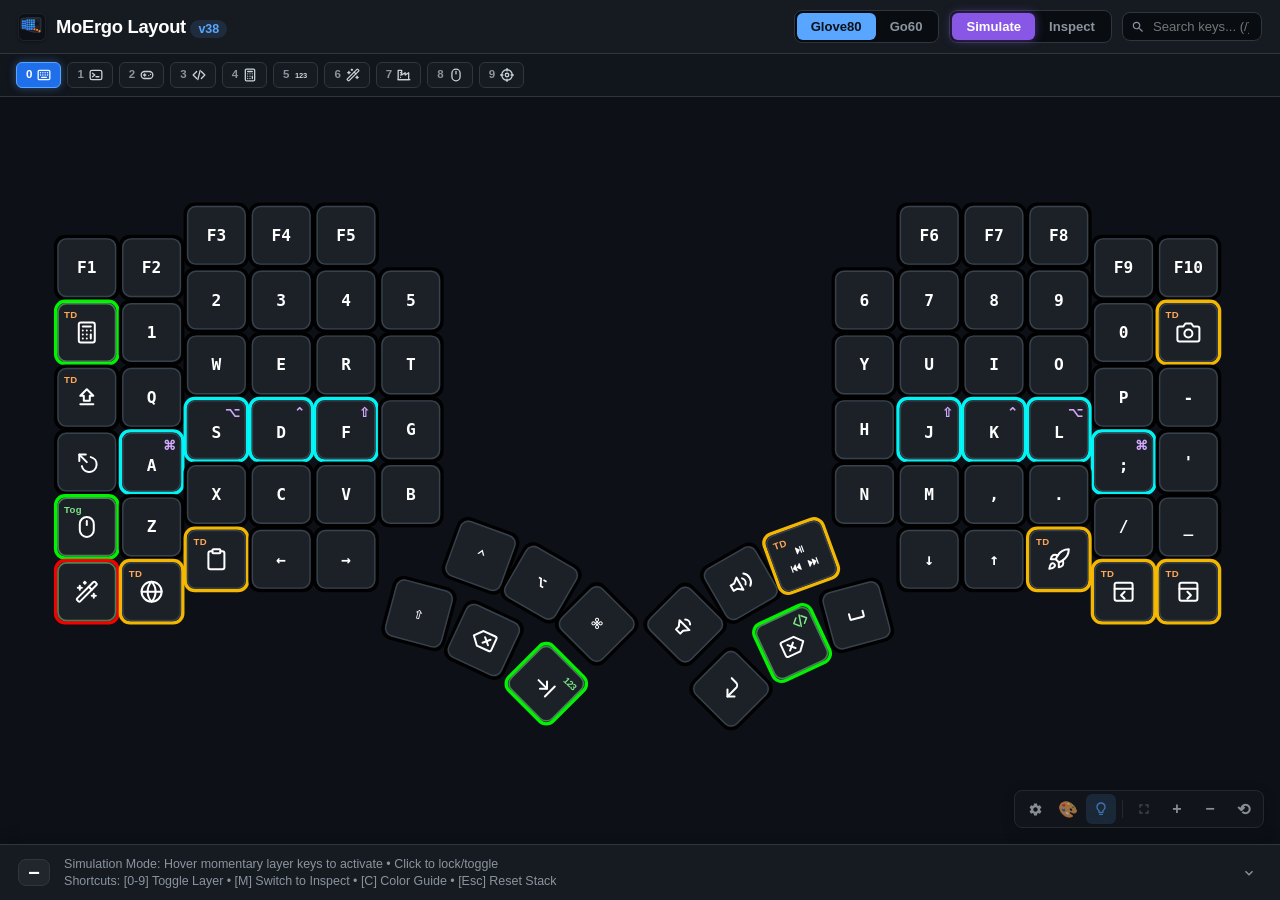
==== viewer/index.html @ 04b68864 "Fix viewer Simulate mode RGB fall-through to mirror firmware top-layer behavior" ====
<!DOCTYPE html>
<html lang="en">
<head>
  <meta charset="UTF-8">
  <meta name="viewport" content="width=device-width, initial-scale=1.0, maximum-scale=2.0, viewport-fit=cover">
  <title>MoErgo Layout Visualizer</title>
  <meta name="description" content="Interactive layout visualizer and simulator for MoErgo Glove80 and Go60 keyboards">
  <meta name="theme-color" content="#161b22">
  <meta name="mobile-web-app-capable" content="yes">
  <meta name="apple-mobile-web-app-capable" content="yes">
  <meta name="apple-mobile-web-app-status-bar-style" content="black-translucent">
  <meta name="apple-mobile-web-app-title" content="MoErgo Layout">
  <link rel="icon" type="image/svg+xml" href="favicon.svg">
  <link rel="icon" type="image/png" sizes="192x192" href="icon-192.png">
  <link rel="apple-touch-icon" href="icon-192.png">
  <link rel="manifest" href="manifest.json">
  <style>
    :root {
      --bg: #0d1117;
      --surface: #161b22;
      --surface-border: #30363d;
      --text: #c9d1d9;
      --text-bright: #ffffff;
      --text-muted: #8b949e;
      --accent: #58a6ff;
      --key-bg: #1c2128;
      --key-border: #38424d;
      --key-hover: #262e38;
      --key-active: #313d4c;
      --badge-mod: #d2a8ff;
      --badge-layer: #7ee787;
      --badge-td: #ffa657;
      --badge-tog: #7ee787;
      --badge-to: #58a6ff;
      --badge-sys: #ff7b72;
      --badge-mouse: #79c0ff;
    }

    * { box-sizing: border-box; margin: 0; padding: 0; }
    html, body {
      height: 100%;
      height: 100dvh;
      overflow: hidden;
    }
    body {
      font-family: -apple-system, BlinkMacSystemFont, "Segoe UI", Roboto, Helvetica, Arial, sans-serif;
      background-color: var(--bg);
      color: var(--text);
      display: flex;
      flex-direction: column;
      user-select: none;
      -webkit-user-select: none;
      padding-top: env(safe-area-inset-top, 0px);
      padding-right: env(safe-area-inset-right, 0px);
      padding-bottom: env(safe-area-inset-bottom, 0px);
      padding-left: env(safe-area-inset-left, 0px);
    }

    header {
      background: var(--surface);
      border-bottom: 1px solid var(--surface-border);
      padding: 10px 18px;
      display: flex;
      flex-wrap: wrap;
      align-items: center;
      justify-content: space-between;
      gap: 12px;
      position: sticky;
      top: 0;
      z-index: 100;
      flex-shrink: 0;
    }

    .brand {
      display: flex;
      align-items: center;
      gap: 10px;
      cursor: pointer;
      user-select: none;
      border-radius: 8px;
      padding: 3px 6px;
      margin: -3px -6px;
      transition: background 0.15s ease, opacity 0.15s ease;
    }
    .brand:hover {
      background: rgba(255, 255, 255, 0.06);
    }
    .brand:hover .brand-icon {
      transform: scale(1.05);
    }
    .brand:active {
      opacity: 0.75;
    }
    .brand-icon {
      width: 28px;
      height: 28px;
      border-radius: 6px;
      flex-shrink: 0;
      box-shadow: 0 1px 3px rgba(0, 0, 0, 0.35);
      transition: transform 0.25s ease;
    }
    .brand-icon.refreshing {
      animation: spin-logo 0.8s cubic-bezier(0.4, 0, 0.2, 1) infinite !important;
    }
    @keyframes spin-logo {
      0% { transform: rotate(0deg); }
      100% { transform: rotate(360deg); }
    }
    .brand-title {
      font-size: 1.15rem;
      font-weight: 700;
      color: var(--text-bright);
      letter-spacing: -0.3px;
    }
    .brand-sub {
      font-size: 0.78rem;
      color: var(--accent);
      background: rgba(88, 166, 255, 0.12);
      padding: 2px 8px;
      border-radius: 12px;
      font-weight: 600;
    }
    .brand-sub:empty {
      display: none;
    }

    .controls {
      display: flex;
      align-items: center;
      gap: 10px;
      flex-wrap: wrap;
    }

    .btn-group {
      display: inline-flex;
      background: #090d12;
      border-radius: 8px;
      padding: 2px;
      border: 1px solid var(--surface-border);
    }
    .btn {
      background: transparent;
      border: none;
      color: var(--text-muted);
      padding: 6px 14px;
      font-size: 0.82rem;
      font-weight: 600;
      border-radius: 6px;
      cursor: pointer;
      transition: all 0.15s ease;
    }
    .btn:hover {
      color: var(--text-bright);
    }
    .btn.active {
      background: var(--accent);
      color: #0d1117;
      font-weight: 700;
      box-shadow: 0 1px 3px rgba(0,0,0,0.3);
    }
    .btn-sim.active {
      background: #8957e5 !important;
      color: #ffffff !important;
      box-shadow: 0 0 10px rgba(137, 87, 229, 0.5) !important;
    }

    .back-layer-btn {
      background: #238636;
      border: 1px solid #2ea043;
      color: #ffffff;
      padding: 5px 12px;
      font-size: 0.8rem;
      font-weight: 700;
      border-radius: 6px;
      cursor: pointer;
      display: none;
      align-items: center;
      gap: 5px;
      animation: fadeIn 0.15s ease-in;
    }
    .back-layer-btn:hover {
      background: #2ea043;
    }
    @keyframes fadeIn {
      from { opacity: 0; transform: translateY(-3px); }
      to { opacity: 1; transform: translateY(0); }
    }

    .search-box {
      position: relative;
      display: flex;
      align-items: center;
    }
    .search-box input {
      background: #090d12;
      border: 1px solid var(--surface-border);
      color: var(--text-bright);
      padding: 6px 12px 6px 30px;
      border-radius: 8px;
      font-size: 0.82rem;
      outline: none;
      width: 140px;
      transition: width 0.2s, border-color 0.2s;
    }
    .search-box input:focus {
      width: 180px;
      border-color: var(--accent);
    }
    .search-icon {
      position: absolute;
      left: 9px;
      width: 14px;
      height: 14px;
      fill: var(--text-muted);
      pointer-events: none;
    }

    .layer-bar {
      background: #11151c;
      border-bottom: 1px solid var(--surface-border);
      padding: 8px 16px;
      display: flex;
      flex-wrap: nowrap !important;
      gap: 6px;
      overflow-x: auto;
      scrollbar-width: thin;
      scrollbar-color: var(--surface-border) transparent;
      flex-shrink: 0;
      -webkit-overflow-scrolling: touch;
    }
    .layer-bar::-webkit-scrollbar {
      height: 4px;
    }
    .layer-bar::-webkit-scrollbar-track {
      background: transparent;
    }
    .layer-bar::-webkit-scrollbar-thumb {
      background: var(--surface-border);
      border-radius: 2px;
    }
    .layer-btn {
      background: var(--surface);
      border: 1px solid var(--surface-border);
      color: var(--text);
      padding: 5px 9px;
      border-radius: 6px;
      font-size: 0.8rem;
      font-weight: 600;
      cursor: pointer;
      white-space: nowrap;
      transition: all 0.12s ease;
      display: flex;
      align-items: center;
      gap: 5px;
      flex-shrink: 0;
    }
    .layer-btn .idx {
      font-size: 0.72rem;
      font-weight: 700;
      color: var(--text-muted);
      line-height: 1;
    }
    .layer-btn .layer-icon {
      width: 14px;
      height: 14px;
      stroke: currentColor;
      fill: none;
      stroke-width: 2.2;
      stroke-linecap: round;
      stroke-linejoin: round;
      flex-shrink: 0;
      vertical-align: middle;
    }
    .layer-btn .layer-icon text {
      fill: currentColor;
      stroke: none;
    }
    .layer-btn:hover {
      background: #21262d;
      color: var(--text-bright);
    }
    .layer-btn:hover .idx {
      color: var(--text);
    }
    .layer-btn.active {
      background: #1f6feb;
      border-color: #58a6ff;
      color: #ffffff;
    }
    .layer-btn.active .idx {
      color: #ffffff;
    }
    .layer-btn.preview-active {
      background: #238636 !important;
      border-color: #7ee787 !important;
      color: #ffffff !important;
      box-shadow: 0 0 10px rgba(126, 231, 135, 0.6);
    }
    .layer-btn.target-pulse {
      border-color: #7ee787 !important;
      box-shadow: 0 0 8px rgba(126, 231, 135, 0.5);
    }
    .layer-btn.sim-active {
      background: #1f6feb !important;
      border-color: #58a6ff !important;
      color: #ffffff !important;
      box-shadow: 0 0 8px rgba(88, 166, 255, 0.4);
    }
    .layer-btn.sim-active .idx {
      color: #ffffff;
    }
    .layer-btn.sim-momentary {
      background: #9e6a03 !important;
      border-color: #d29922 !important;
      color: #ffffff !important;
      box-shadow: 0 0 12px rgba(210, 153, 34, 0.7);
      animation: tab-pulse 0.6s infinite alternate;
    }
    .preview-banner {
      position: absolute;
      top: 10px;
      left: 50%;
      transform: translateX(-50%);
      background: rgba(35, 134, 54, 0.9);
      backdrop-filter: blur(6px);
      border: 1px solid #7ee787;
      color: #ffffff;
      padding: 4px 14px;
      border-radius: 20px;
      font-size: 0.78rem;
      font-weight: 700;
      display: none;
      align-items: center;
      gap: 6px;
      z-index: 60;
      box-shadow: 0 4px 12px rgba(0,0,0,0.4);
      pointer-events: none;
    }

    .sim-reset-tab-btn {
      background: #21262d;
      border: 1px solid var(--surface-border);
      color: #d2a8ff;
      padding: 5px 12px;
      border-radius: 6px;
      font-size: 0.76rem;
      font-weight: 700;
      cursor: pointer;
      margin-left: auto;
      transition: all 0.15s ease;
      white-space: nowrap;
      display: inline-flex;
      align-items: center;
      gap: 5px;
      flex-shrink: 0;
    }
    .sim-reset-tab-btn:hover {
      color: #fff;
      background: #8957e5;
      border-color: #a371f7;
    }

    .layer-tooltip {
      position: fixed;
      z-index: 2000;
      pointer-events: none;
      background: #1c2128;
      color: #f0f6fc;
      border: 1px solid var(--surface-border);
      border-radius: 6px;
      padding: 4px 8px;
      font-size: 0.72rem;
      font-weight: 600;
      box-shadow: 0 4px 12px rgba(0, 0, 0, 0.5);
      white-space: nowrap;
      display: none;
      line-height: 1.2;
    }

    .key-group.has-layer-link .key-cap {
      stroke: rgba(126, 231, 135, 0.5);
      stroke-width: 1.4;
    }
    .key-group.has-layer-link:hover .key-cap {
      stroke: var(--badge-layer) !important;
      stroke-width: 2px !important;
      filter: drop-shadow(0 0 6px rgba(126, 231, 135, 0.5));
    }

    main {
      flex: 1;
      min-height: 0;
      display: flex;
      flex-direction: column;
      align-items: center;
      justify-content: center;
      padding: 8px 10px;
      position: relative;
      overflow: hidden;
    }

    .viewport-container {
      width: 100%;
      height: 100%;
      max-width: 1200px;
      display: flex;
      justify-content: center;
      align-items: center;
      position: relative;
      touch-action: none;
      user-select: none;
      -webkit-user-select: none;
    }
    .viewport-container.is-zoomed {
      cursor: grab;
    }
    .viewport-container.is-zoomed.is-panning {
      cursor: grabbing;
    }

    svg#keyboard-svg {
      width: 100%;
      height: 100%;
      max-height: 100%;
      display: block;
      overflow: visible;
      transform-origin: center center;
      touch-action: none;
    }

    .key-group {
      cursor: pointer;
      transition: filter 0.1s ease;
    }
    .key-group:hover {
      filter: brightness(1.25);
    }
    .key-cap {
      fill: var(--key-bg);
      stroke: var(--key-border);
      stroke-width: 1.2;
      rx: 7;
      ry: 7;
      transition: all 0.12s ease;
    }
    .key-cap.trans {
      opacity: 0.45;
      stroke-dasharray: 2, 2;
    }
    .key-cap.pass-through {
      opacity: 0.7;
      stroke-dasharray: 2.5, 2.5;
      fill: #141920;
    }
    .key-cap.none {
      opacity: 0.2;
    }
    .key-group:hover .key-cap {
      stroke: var(--accent);
      stroke-width: 1.8;
    }
    .key-group:active .key-cap {
      filter: brightness(1.35);
      stroke: var(--accent);
    }
    .key-group.matched .key-cap {
      stroke: #f0883e !important;
      stroke-width: 2.5 !important;
      fill: #3b281c !important;
      filter: drop-shadow(0 0 8px #f0883e);
    }
    .key-group.has-layer-link:hover .key-cap {
      stroke: var(--badge-layer) !important;
      stroke-width: 2px !important;
    }

    .key-group.is-pass-through .key-text-primary {
      fill: #8b949e !important;
      font-style: italic;
    }
    .key-group.is-pass-through .key-text-sec {
      fill: #8b949e !important;
      opacity: 0.7;
    }

    .key-glow {
      rx: 8;
      ry: 8;
      fill: none;
      stroke-width: 2.8;
      opacity: 0;
      transition: opacity 0.8s ease;
      pointer-events: none;
    }
    .rgb-mode .key-glow {
      opacity: 0.95;
    }
    .rgb-mode.rgb-faded .key-glow {
      opacity: 0 !important;
    }

    .key-text-primary {
      fill: var(--text-bright);
      text-anchor: middle;
      dominant-baseline: central;
      pointer-events: none;
      font-family: ui-monospace, SFMono-Regular, Menlo, Monaco, Consolas, monospace;
    }
    .key-icon {
      color: var(--text-bright);
      pointer-events: none;
      overflow: visible;
      transition: color 0.15s ease;
    }
    .key-icon text {
      fill: currentColor;
      stroke: none;
    }
    .key-group:hover .key-icon {
      color: #ffffff;
    }
    .key-group.is-pass-through .key-icon {
      color: #8b949e;
      opacity: 0.82;
    }
    .key-group:active .key-icon {
      color: var(--accent);
    }
    .key-text-sec {
      fill: var(--badge-mod);
      font-size: 10.5px;
      font-weight: 700;
      text-anchor: end;
      dominant-baseline: text-before-edge;
      pointer-events: none;
    }
    .key-text-layer-link {
      fill: var(--badge-layer);
      font-weight: 800;
      text-anchor: end;
      dominant-baseline: text-before-edge;
      pointer-events: none;
      letter-spacing: -0.2px;
    }
    .key-sec-icon {
      pointer-events: none;
    }
    .key-sec-layer-link {
      color: var(--badge-layer);
    }
    .key-badge {
      font-size: 8px;
      font-weight: 800;
      letter-spacing: 0.3px;
      text-anchor: start;
      dominant-baseline: text-before-edge;
      pointer-events: none;
    }
    .badge-td { fill: var(--badge-td); }
    .badge-tog { fill: var(--badge-tog); }
    .badge-to { fill: var(--badge-to); }
    .badge-layer { fill: var(--badge-layer); }
    .badge-sys { fill: var(--badge-sys); }
    .badge-mouse { fill: var(--badge-mouse); }
    .badge-lt { fill: var(--badge-layer); }

    .trans-watermark {
      fill: #6e7681;
      font-size: 8px;
      font-weight: 700;
      pointer-events: none;
      text-anchor: start;
      dominant-baseline: text-before-edge;
    }

    .drawer {
      background: var(--surface);
      border-top: 1px solid var(--surface-border);
      padding: 8px 18px;
      width: 100%;
      height: 56px;
      min-height: 56px;
      max-height: 56px;
      flex-shrink: 0;
      display: flex;
      align-items: center;
      gap: 14px;
      box-shadow: 0 -4px 12px rgba(0,0,0,0.25);
      box-sizing: border-box;
      overflow: hidden;
      transition: height 0.18s ease, min-height 0.18s ease, max-height 0.18s ease, padding 0.18s ease;
    }
    .drawer.collapsed {
      height: 28px;
      min-height: 28px;
      max-height: 28px;
      padding: 2px 14px;
    }
    .drawer.collapsed #insp-detail {
      display: none;
    }
    .drawer.collapsed .key-pill {
      padding: 1px 6px;
    }
    .drawer.collapsed .key-pill-label {
      font-size: 0.85rem;
    }
    .drawer.collapsed .insp-key-icon {
      width: 14px;
      height: 14px;
    }
    .drawer.collapsed .key-meta {
      font-size: 0.74rem;
      line-height: 1.2;
    }
    .drawer-toggle-btn {
      background: transparent;
      border: 1px solid transparent;
      color: var(--text-muted);
      width: 26px;
      height: 26px;
      display: flex;
      align-items: center;
      justify-content: center;
      border-radius: 4px;
      cursor: pointer;
      flex-shrink: 0;
      margin-left: auto;
      transition: all 0.15s ease;
    }
    .drawer-toggle-btn:hover {
      background: #21262d;
      color: var(--text-bright);
      border-color: var(--surface-border);
    }
    .drawer.collapsed .drawer-toggle-icon {
      transform: rotate(180deg);
    }

    .inspector {
      display: flex;
      align-items: center;
      gap: 14px;
      flex: 1;
      min-width: 0;
      flex-wrap: nowrap;
      overflow: hidden;
    }
    .key-pill {
      background: #21262d;
      border: 1px solid var(--surface-border);
      border-radius: 8px;
      padding: 4px 10px;
      display: flex;
      align-items: center;
      gap: 8px;
      flex-shrink: 0;
    }
    .key-pill-label {
      font-size: 1.05rem;
      font-weight: 800;
      color: var(--text-bright);
      font-family: ui-monospace, SFMono-Regular, monospace;
      display: inline-flex;
      align-items: center;
      line-height: 1;
    }
    .insp-pill-content {
      display: inline-flex;
      align-items: center;
      gap: 7px;
    }
    .insp-key-icon {
      width: 18px;
      height: 18px;
      display: inline-block;
      flex-shrink: 0;
      color: var(--text-bright);
      stroke: currentColor;
      vertical-align: middle;
    }
    .insp-pill-text {
      display: inline-block;
    }
    .key-meta {
      font-size: 0.78rem;
      color: var(--text-muted);
      line-height: 1.35;
      min-width: 0;
      flex: 1;
      overflow: hidden;
    }
    .key-meta strong {
      color: var(--text-bright);
    }
    #insp-title, #insp-detail {
      white-space: nowrap;
      overflow: hidden;
      text-overflow: ellipsis;
    }
    .jump-layer-btn {
      background: #1f6feb;
      border: 1px solid #388bfd;
      color: #fff;
      padding: 2px 7px;
      border-radius: 4px;
      font-size: 0.7rem;
      font-weight: 700;
      cursor: pointer;
      margin-left: 6px;
      display: inline-flex;
      align-items: center;
      gap: 4px;
      vertical-align: middle;
    }
    .jump-layer-btn .jump-layer-icon {
      width: 12px;
      height: 12px;
      stroke: currentColor;
      fill: none;
      stroke-width: 2.2;
      stroke-linecap: round;
      stroke-linejoin: round;
      flex-shrink: 0;
      vertical-align: middle;
    }
    .jump-layer-btn .jump-layer-icon text {
      fill: currentColor;
      stroke: none;
    }
    .jump-layer-btn:hover {
      background: #388bfd;
    }

    .modal-backdrop {
      position: fixed;
      top: 0;
      left: 0;
      right: 0;
      bottom: 0;
      background: rgba(0, 0, 0, 0.7);
      backdrop-filter: blur(4px);
      display: flex;
      align-items: center;
      justify-content: center;
      z-index: 1000;
    }
    .modal-card {
      background: #161b22;
      border: 1px solid var(--surface-border);
      border-radius: 12px;
      padding: 18px 22px;
      width: 90%;
      max-width: 440px;
      box-shadow: 0 10px 30px rgba(0,0,0,0.8);
    }
    .modal-header {
      display: flex;
      justify-content: space-between;
      align-items: center;
      margin-bottom: 14px;
      color: var(--text-bright);
    }
    .modal-close {
      background: transparent;
      border: none;
      color: var(--text-muted);
      font-size: 1.2rem;
      cursor: pointer;
      line-height: 1;
      padding: 2px 6px;
      border-radius: 4px;
    }
    .modal-close:hover {
      color: #fff;
      background: #30363d;
    }
    .modal-legend-grid {
      display: flex;
      flex-direction: column;
      gap: 10px;
      font-size: 0.84rem;
      color: var(--text);
    }
    .legend-row {
      display: flex;
      align-items: center;
      gap: 10px;
    }
    .rgb-dot {
      width: 10px;
      height: 10px;
      border-radius: 50%;
      display: inline-block;
      flex-shrink: 0;
    }
    .modal-legend-icon {
      width: 20px;
      height: 20px;
      color: var(--accent);
      flex-shrink: 0;
      display: inline-flex;
      align-items: center;
      justify-content: center;
    }

    .toast-container {
      position: fixed;
      bottom: 68px;
      left: 50%;
      transform: translateX(-50%);
      z-index: 1000;
      display: flex;
      flex-direction: column;
      align-items: center;
      gap: 8px;
      pointer-events: none;
    }
    .toast {
      background: #1c2128;
      border: 1px solid var(--accent);
      color: var(--text-bright);
      padding: 8px 16px;
      border-radius: 20px;
      font-size: 0.82rem;
      font-weight: 600;
      box-shadow: 0 6px 20px rgba(0,0,0,0.5);
      display: flex;
      align-items: center;
      gap: 12px;
      pointer-events: auto;
      animation: toast-in 0.25s cubic-bezier(0.2, 0.9, 0.3, 1);
    }
    .toast-btn {
      background: var(--accent);
      color: #0d1117;
      border: none;
      padding: 3px 10px;
      border-radius: 12px;
      font-size: 0.75rem;
      font-weight: 700;
      cursor: pointer;
      transition: opacity 0.15s ease;
    }
    .toast-btn:hover {
      opacity: 0.85;
    }
    @keyframes toast-in {
      from { transform: translateY(12px); opacity: 0; }
      to { transform: translateY(0); opacity: 1; }
    }

    .canvas-widget {
      position: absolute;
      right: 16px;
      bottom: 16px;
      background: rgba(22, 27, 34, 0.88);
      backdrop-filter: blur(8px);
      -webkit-backdrop-filter: blur(8px);
      border: 1px solid var(--surface-border);
      border-radius: 8px;
      display: flex;
      flex-direction: row;
      align-items: center;
      padding: 3px 5px;
      gap: 3px;
      z-index: 50;
      box-shadow: 0 4px 14px rgba(0,0,0,0.35);
      opacity: 0.65;
      transition: opacity 0.2s ease, transform 0.2s ease;
    }
    .canvas-widget:hover,
    .canvas-widget:focus-within {
      opacity: 1;
    }
    .canvas-tools-group {
      display: flex;
      flex-direction: row;
      align-items: center;
      gap: 3px;
    }
    .canvas-widget.collapsed .canvas-tools-group {
      display: none;
    }
    .widget-toggle-btn {
      color: var(--text-muted);
    }
    .widget-toggle-btn:hover {
      color: var(--accent);
    }
    .canvas-widget.collapsed .widget-toggle-btn {
      color: var(--accent);
      background: rgba(88, 166, 255, 0.15);
    }
    .canvas-btn {
      background: transparent;
      border: none;
      color: var(--text);
      width: 30px;
      height: 30px;
      display: flex;
      align-items: center;
      justify-content: center;
      font-size: 1rem;
      font-weight: 700;
      cursor: pointer;
      border-radius: 6px;
      transition: all 0.15s ease;
    }
    .canvas-btn:hover {
      background: #30363d;
      color: #fff;
    }
    .canvas-btn.active#btn-rgb-toggle,
    .canvas-btn.active#btn-zen {
      color: #58a6ff;
      background: rgba(88, 166, 255, 0.2);
    }
    .canvas-btn#btn-rgb-toggle:not(.active),
    .canvas-btn#btn-zen:not(.active) {
      color: var(--text-muted);
      opacity: 0.6;
    }
    .canvas-divider {
      width: 1px;
      height: 18px;
      background: var(--surface-border);
      margin: 1px 3px;
    }

    body.zen-mode header {
      display: none !important;
    }
    body.zen-mode .drawer {
      display: none !important;
    }
    body.zen-mode .layer-bar {
      position: fixed;
      top: max(8px, env(safe-area-inset-top, 0px));
      left: max(12px, env(safe-area-inset-left, 0px));
      transform: none;
      z-index: 150;
      border-radius: 20px;
      background: rgba(17, 21, 28, 0.88);
      backdrop-filter: blur(10px);
      -webkit-backdrop-filter: blur(10px);
      padding: 3px 8px;
      border: 1px solid var(--surface-border);
      box-shadow: 0 4px 18px rgba(0,0,0,0.5);
      max-width: calc(100vw - 24px - env(safe-area-inset-left, 0px) - env(safe-area-inset-right, 0px));
      flex-wrap: nowrap !important;
      overflow-x: auto;
    }
    body.zen-mode main {
      height: 100%;
      padding: 2px;
    }
    body.zen-mode .viewport-container {
      max-width: 100%;
    }

    @media (max-width: 768px) {
      header {
        padding: 6px 10px;
        gap: 6px;
      }
      .brand { gap: 6px; }
      .brand-title { font-size: 0.92rem; }
      .brand-icon { width: 22px; height: 22px; border-radius: 5px; }
      .brand-sub { font-size: 0.7rem; padding: 1px 6px; }
      .controls { gap: 6px; }
      .btn { padding: 4px 8px; font-size: 0.72rem; }
      .search-box input { width: 80px; padding: 4px 8px 4px 24px; font-size: 0.72rem; }
      .search-icon { width: 12px; height: 12px; left: 7px; }

      .layer-bar {
        padding: 5px 8px;
        gap: 4px;
        flex-wrap: nowrap !important;
        overflow-x: auto;
      }
      .layer-btn {
        padding: 3px 6px;
        font-size: 0.72rem;
        border-radius: 5px;
        gap: 4px;
      }
      .layer-btn .layer-icon {
        width: 13px;
        height: 13px;
      }
      .layer-btn .idx {
        font-size: 0.68rem;
      }
      .sim-reset-tab-btn {
        padding: 3px 8px;
        font-size: 0.72rem;
        margin-left: 0;
      }
      body.zen-mode .layer-bar {
        border-radius: 10px;
      }

      main {
        padding: 4px 4px 8px 4px;
      }

      .drawer {
        padding: 6px 12px;
        height: auto;
        min-height: 64px;
        max-height: 120px;
        align-items: flex-start;
        gap: 10px;
      }
      .drawer.collapsed {
        height: 28px;
        min-height: 28px;
        max-height: 28px;
        padding: 2px 10px;
        align-items: center;
      }
      .drawer.collapsed #insp-detail {
        display: none;
      }
      .drawer.collapsed .key-pill {
        padding: 1px 6px;
        margin-top: 0;
      }
      .drawer.collapsed .key-pill-label {
        font-size: 0.82rem;
      }
      .drawer.collapsed .insp-key-icon {
        width: 13px;
        height: 13px;
      }
      .drawer.collapsed .key-meta {
        font-size: 0.72rem;
        line-height: 1.2;
        max-height: none;
        overflow: hidden;
      }
      .drawer.collapsed #insp-title {
        white-space: nowrap;
        overflow: hidden;
        text-overflow: ellipsis;
        margin-bottom: 0;
      }
      .inspector {
        align-items: flex-start;
        gap: 10px;
      }
      .drawer.collapsed .inspector {
        align-items: center;
      }
      .key-pill {
        padding: 3px 8px;
        margin-top: 2px;
      }
      .key-pill-label {
        font-size: 0.88rem;
      }
      .drawer .insp-key-icon {
        width: 15px;
        height: 15px;
      }
      .drawer-toggle-btn {
        margin-top: 2px;
      }
      .drawer.collapsed .drawer-toggle-btn {
        margin-top: 0;
      }
      .key-meta {
        font-size: 0.73rem;
        line-height: 1.35;
        overflow-y: auto;
        max-height: 105px;
        padding-right: 2px;
        scrollbar-width: thin;
      }
      #insp-title, #insp-detail {
        white-space: normal;
        overflow: visible;
        text-overflow: clip;
        word-break: break-word;
      }
      #insp-title {
        font-weight: 500;
        margin-bottom: 2px;
      }
      .jump-layer-btn {
        display: inline-block;
        margin-top: 2px;
        margin-left: 4px;
        padding: 2px 7px;
        font-size: 0.7rem;
      }
      .canvas-widget {
        bottom: 8px;
        right: 8px;
      }
      .canvas-btn {
        width: 28px;
        height: 28px;
        font-size: 0.9rem;
      }
    }

    /* Landscape mobile & short viewport optimization */
    @media (max-height: 520px) {
      header {
        padding: 3px 10px;
        gap: 6px;
        min-height: 30px;
      }
      .brand {
        gap: 6px;
      }
      .brand-icon {
        width: 20px;
        height: 20px;
        border-radius: 4px;
      }
      .brand-title {
        font-size: 0.84rem;
      }
      .brand-sub {
        font-size: 0.68rem;
        padding: 1px 5px;
      }
      .controls {
        gap: 6px;
      }
      .btn {
        padding: 2px 7px;
        font-size: 0.7rem;
      }
      .back-layer-btn {
        padding: 2px 7px;
        font-size: 0.7rem;
      }
      .search-box input {
        width: 65px;
        padding: 3px 6px 3px 22px;
        font-size: 0.7rem;
        height: 24px;
      }
      .search-box input:focus {
        width: 110px;
      }
      .search-icon {
        width: 11px;
        height: 11px;
        left: 6px;
      }

      .layer-bar {
        padding: 2px 8px;
        gap: 4px;
        flex-wrap: nowrap !important;
        overflow-x: auto;
        scrollbar-width: thin;
      }
      .layer-btn {
        padding: 2px 5px;
        font-size: 0.7rem;
        height: 22px;
        border-radius: 4px;
        gap: 3px;
      }
      .layer-btn .layer-icon {
        width: 12px;
        height: 12px;
      }
      .layer-btn .idx {
        font-size: 0.65rem;
      }
      .sim-reset-tab-btn {
        padding: 2px 6px;
        font-size: 0.7rem;
        height: 22px;
      }
      body.zen-mode .layer-bar {
        border-radius: 20px;
      }

      main {
        padding: 2px 6px;
      }
      .viewport-container {
        max-width: 100%;
      }
      .canvas-widget {
        bottom: 6px;
        right: 8px;
        padding: 2px 4px;
        gap: 2px;
        border-radius: 6px;
      }
      .canvas-btn {
        width: 26px;
        height: 26px;
        font-size: 0.85rem;
      }
      .canvas-divider {
        height: 15px;
        margin: 1px 2px;
      }

      .drawer {
        padding: 2px 10px;
        height: 42px;
        min-height: 42px;
        max-height: 42px;
        align-items: center;
        gap: 8px;
      }
      .inspector {
        align-items: center;
        gap: 8px;
      }
      .drawer .key-pill {
        padding: 1px 6px;
        margin-top: 0;
      }
      .drawer .key-pill-label {
        font-size: 0.82rem;
      }
      .drawer .insp-key-icon {
        width: 14px;
        height: 14px;
      }
      .drawer .key-meta {
        font-size: 0.72rem;
        line-height: 1.2;
        max-height: none;
        overflow: hidden;
      }
      .drawer #insp-title,
      .drawer #insp-detail {
        white-space: nowrap;
        overflow: hidden;
        text-overflow: ellipsis;
        margin-bottom: 0;
      }
      .drawer #insp-detail {
        font-size: 0.68rem;
      }
      .drawer .jump-layer-btn {
        margin-top: 0;
      }
      .drawer-toggle-btn {
        width: 22px;
        height: 22px;
        margin-top: 0;
      }
      .drawer.collapsed {
        height: 24px;
        min-height: 24px;
        max-height: 24px;
        padding: 1px 10px;
        align-items: center;
      }
      .drawer.collapsed #insp-detail {
        display: none;
      }
    }



</style>
</head>
<body>
  <header>
    <div class="brand" onclick="refreshApp()" onkeydown="if(event.key==='Enter'||event.key===' ')refreshApp()" title="Click to check for updates &amp; refresh app" role="button" tabindex="0">
      <svg class="brand-icon" viewBox="0 0 100 100" aria-label="MoErgo Layout Logo">
        <rect x="1" y="1" width="98" height="98" rx="22" fill="#0d1117" stroke="#30363d" stroke-width="2"/>
        <g transform="translate(14, 22) scale(7.9)">
          <path d="M -0.4,0.3 Q -0.4,-0.4 0.4,-0.4 L 1.5,-0.4 L 1.8,-0.5 Q 2.0,-0.6 2.3,-0.6 L 8.0,-0.6 Q 8.6,-0.6 8.6,0.0 L 8.6,3.8 L 8.5,5.6 Q 8.4,6.0 8.0,6.0 L 5.0,5.8 L 1.8,4.8 Q 1.5,4.7 1.2,4.6 L -0.2,4.4 Q -0.4,4.3 -0.4,3.9 Z"
                fill="#1c2128" stroke="#38424d" stroke-width="0.35" stroke-linejoin="round"/>
          <circle cx="6.8" cy="2.0" r="1.15" fill="#161b22" stroke="#30363d" stroke-width="0.12"/>
          <circle cx="6.8" cy="2.0" r="0.85" fill="#12151a" stroke="#21262d" stroke-width="0.08"/>
          <circle cx="6.8" cy="0.8" r="0.08" fill="#484f58"/>
          <circle cx="6.8" cy="3.2" r="0.08" fill="#484f58"/>
          <rect x="0" y="0.5" width="0.88" height="0.88" rx="0.22" fill="#388bfd"/>
          <rect x="0" y="1.5" width="0.88" height="0.88" rx="0.22" fill="#388bfd"/>
          <rect x="0" y="2.5" width="0.88" height="0.88" rx="0.22" fill="#388bfd"/>
          <rect x="0" y="3.5" width="0.88" height="0.88" rx="0.22" fill="#388bfd"/>
          <rect x="1" y="0.5" width="0.88" height="0.88" rx="0.22" fill="#388bfd"/>
          <rect x="1" y="1.5" width="0.88" height="0.88" rx="0.22" fill="#388bfd"/>
          <rect x="1" y="2.5" width="0.88" height="0.88" rx="0.22" fill="#388bfd"/>
          <rect x="1" y="3.5" width="0.88" height="0.88" rx="0.22" fill="#388bfd"/>
          <rect x="2" y="0" width="0.88" height="0.88" rx="0.22" fill="#388bfd"/>
          <rect x="2" y="1" width="0.88" height="0.88" rx="0.22" fill="#388bfd"/>
          <rect x="2" y="2" width="0.88" height="0.88" rx="0.22" fill="#388bfd"/>
          <rect x="2" y="3" width="0.88" height="0.88" rx="0.22" fill="#388bfd"/>
          <rect x="2" y="4" width="0.88" height="0.88" rx="0.22" fill="#388bfd"/>
          <rect x="3" y="0" width="0.88" height="0.88" rx="0.22" fill="#388bfd"/>
          <rect x="3" y="1" width="0.88" height="0.88" rx="0.22" fill="#388bfd"/>
          <rect x="3" y="2" width="0.88" height="0.88" rx="0.22" fill="#388bfd"/>
          <rect x="3" y="3" width="0.88" height="0.88" rx="0.22" fill="#388bfd"/>
          <rect x="3" y="4" width="0.88" height="0.88" rx="0.22" fill="#388bfd"/>
          <rect x="4" y="0" width="0.88" height="0.88" rx="0.22" fill="#388bfd"/>
          <rect x="4" y="1" width="0.88" height="0.88" rx="0.22" fill="#388bfd"/>
          <rect x="4" y="2" width="0.88" height="0.88" rx="0.22" fill="#00f5d4"/>
          <rect x="4" y="3" width="0.88" height="0.88" rx="0.22" fill="#388bfd"/>
          <rect x="4" y="4" width="0.88" height="0.88" rx="0.22" fill="#388bfd"/>
          <rect x="5" y="0" width="0.88" height="0.88" rx="0.22" fill="#388bfd"/>
          <rect x="5" y="1" width="0.88" height="0.88" rx="0.22" fill="#388bfd"/>
          <rect x="5" y="2" width="0.88" height="0.88" rx="0.22" fill="#388bfd"/>
          <rect x="5" y="3" width="0.88" height="0.88" rx="0.22" fill="#388bfd"/>
          <rect x="5.2" y="4.1" width="0.88" height="0.88" rx="0.22" fill="#ff7b25" transform="rotate(12.5 5.64 4.54)"/>
          <rect x="6.4" y="4.4" width="0.88" height="0.88" rx="0.22" fill="#ff7b25" transform="rotate(25.0 6.84 4.84)"/>
          <rect x="7.5" y="4.95" width="0.88" height="0.88" rx="0.22" fill="#ff7b25" transform="rotate(37.0 7.94 5.39)"/>
        </g>
      </svg>
      <div>
        <span class="brand-title">MoErgo Layout</span>
        <span class="brand-sub" id="kb-version"></span>
      </div>
    </div>

    <div class="controls">
      <div class="btn-group">
        <button class="btn active" id="btn-glove80" onclick="switchKeyboard('glove80')">Glove80</button>
        <button class="btn" id="btn-go60" onclick="switchKeyboard('go60')">Go60</button>
      </div>

      <div class="btn-group">
        <button class="btn btn-sim active" id="btn-mode-sim" onclick="setViewerMode('simulate')">Simulate</button>
        <button class="btn" id="btn-mode-inspect" onclick="setViewerMode('inspect')">Inspect</button>
      </div>

      <button class="back-layer-btn" id="btn-back-layer" onclick="returnToPreviousLayer()">
        ↩ Back to Base (Esc)
      </button>

      <div class="search-box">
        <svg class="search-icon" viewBox="0 0 24 24"><path d="M15.5 14h-.79l-.28-.27C15.41 12.59 16 11.11 16 9.5 16 5.91 13.09 3 9.5 3S3 5.91 3 9.5 5.91 16 9.5 16c1.61 0 3.09-.59 4.23-1.57l.27.28v.79l5 4.99L20.49 19l-4.99-5zm-6 0C7.01 14 5 11.99 5 9.5S7.01 5 9.5 5 14 7.01 14 9.5 11.99 14 9.5 14z"/></svg>
        <input type="text" id="search-input" placeholder="Search keys... (/)" oninput="handleSearch(this.value)">
      </div>
    </div>
  </header>

  <div class="layer-bar" id="layer-tabs"></div>

  <main>
    <div class="viewport-container" id="viewport-container">
      <svg id="keyboard-svg" viewBox="-20 -20 1010 475" class="rgb-mode"></svg>
    </div>

    <div class="canvas-widget" id="canvas-widget">
      <button class="canvas-btn widget-toggle-btn" id="btn-widget-toggle" onclick="toggleCanvasWidget()" title="Collapse / Expand Tools">
        <svg class="canvas-icon widget-toggle-icon" viewBox="0 0 24 24" width="15" height="15">
          <path fill="currentColor" d="M19.14 12.94c.04-.3.06-.61.06-.94 0-.32-.02-.64-.07-.94l2.03-1.58c.18-.14.23-.41.12-.61l-1.92-3.32c-.12-.22-.37-.29-.59-.22l-2.39.96c-.5-.38-1.03-.7-1.62-.94l-.36-2.54c-.04-.24-.24-.41-.48-.41h-3.84c-.24 0-.43.17-.47.41l-.36 2.54c-.59.24-1.13.57-1.62.94l-2.39-.96c-.22-.08-.47 0-.59.22L2.74 8.87c-.12.21-.08.47.12.61l2.03 1.58c-.05.3-.09.63-.09.94s.02.64.07.94l-2.03 1.58c-.18.14-.23.41-.12.61l1.92 3.32c.12.22.37.29.59.22l2.39-.96c.5.38 1.03.7 1.62.94l.36 2.54c.05.24.24.41.48.41h3.84c.24 0 .44-.17.47-.41l.36-2.54c.59-.24 1.13-.56 1.62-.94l2.39.96c.22.08.47 0 .59-.22l1.92-3.32c.12-.22.07-.47-.12-.61l-2.01-1.58zM12 15.6c-1.98 0-3.6-1.62-3.6-3.6s1.62-3.6 3.6-3.6 3.6 1.62 3.6 3.6-1.62 3.6-3.6 3.6z"/>
        </svg>
      </button>
      <div class="canvas-tools-group" id="canvas-tools-group">
        <button class="canvas-btn" id="btn-legend" onclick="toggleLegendModal()" title="RGB Color Guide (C)">🎨</button>
        <button class="canvas-btn active" id="btn-rgb-toggle" onclick="toggleRgb()" title="Toggle RGB Underglow (R)">
          <svg class="canvas-icon" viewBox="0 0 24 24" width="16" height="16">
            <path fill="currentColor" d="M12 2C8.13 2 5 5.13 5 9c0 2.38 1.19 4.47 3 5.74V17c0 .55.45 1 1 1h6c.55 0 1-.45 1-1v-2.26c1.81-1.27 3-3.36 3-5.74 0-3.87-3.13-7-7-7zm2.85 11.1l-.85.6V16h-4v-2.3l-.85-.6C7.8 12.16 7 10.63 7 9c0-2.76 2.24-5 5-5s5 2.24 5 5c0 1.63-.8 3.16-2.15 4.1zM9 19h6v1.5c0 .28-.22.5-.5.5h-5c-.28 0-.5-.22-.5-.5V19z"/>
          </svg>
        </button>
        <div class="canvas-divider"></div>
        <button class="canvas-btn" id="btn-zen" onclick="toggleZenMode()" title="Focus / Full View (F)">
          <svg class="canvas-icon" viewBox="0 0 24 24" width="16" height="16">
            <path fill="currentColor" d="M7 14H5v5h5v-2H7v-3zm-2-4h2V7h3V5H5v5zm12 7h-3v2h5v-5h-2v3zM14 5v2h3v3h2V5h-5z"/>
          </svg>
        </button>
        <button class="canvas-btn" title="Zoom In" onclick="zoom(1.15)">+</button>
        <button class="canvas-btn" title="Zoom Out" onclick="zoom(0.85)">−</button>
        <button class="canvas-btn" title="Reset Fit" onclick="resetZoom()">⟲</button>
      </div>
    </div>
  </main>

  <div class="drawer" id="main-drawer">
    <div class="inspector" id="key-inspector">
      <div class="key-pill">
        <span class="key-pill-label" id="insp-label">—</span>
      </div>
      <div class="key-meta">
        <div id="insp-title">Hover any key to inspect details • Click to lock/toggle</div>
        <div id="insp-detail">Shortcuts: [0-9] Toggle Layer • [M] Switch to Inspect • [C] Color Guide • [Esc] Reset Stack</div>
      </div>
    </div>
    <button class="drawer-toggle-btn" id="btn-drawer-toggle" onclick="toggleDrawer()" title="Collapse / Expand Key Inspector (I)">
      <svg class="drawer-toggle-icon" viewBox="0 0 24 24" width="16" height="16">
        <path fill="currentColor" d="M7.41 8.59L12 13.17l4.59-4.58L18 10l-6 6-6-6 1.41-1.41z"/>
      </svg>
    </button>
  </div>

  <div id="legend-modal" class="modal-backdrop" onclick="toggleLegendModal(false)" style="display:none;">
    <div class="modal-card" onclick="event.stopPropagation()">
      <div class="modal-header">
        <span style="font-weight:700; font-size:1rem;">🎨 RGB Underglow Colors</span>
        <button class="modal-close" onclick="toggleLegendModal(false)">✕</button>
      </div>
      <div class="modal-legend-grid">
        <div class="legend-row"><span class="rgb-dot" style="background:#FF00FF"></span><div><strong>Magenta:</strong> Navigation & Vim Arrows (HJKL)</div></div>
        <div class="legend-row"><span class="rgb-dot" style="background:#00FFFF"></span><div><strong>Cyan:</strong> Function Keys (F1-F12) & Media Controls</div></div>
        <div class="legend-row"><span class="rgb-dot" style="background:#FF5500"></span><div><strong>Orange:</strong> Symbols & Math Operators</div></div>
        <div class="legend-row"><span class="rgb-dot" style="background:#FFBF00"></span><div><strong>Gold:</strong> Brackets, Quotes, Scroll & RGB</div></div>
        <div class="legend-row"><span class="rgb-dot" style="background:#00FF00"></span><div><strong>Green:</strong> Keypad / Numpad Digit Block</div></div>
        <div class="legend-row"><span class="rgb-dot" style="background:#FF0000"></span><div><strong>Red:</strong> Locks, Deletion & System/Exit Keys</div></div>
        <div class="legend-row"><span class="rgb-dot" style="background:#0066FF"></span><div><strong>Blue:</strong> PC Overlay & Bluetooth</div></div>
      </div>
      <div class="modal-section-title" style="margin-top: 14px; font-weight: 700; font-size: 0.88rem; color: var(--text-bright); border-top: 1px solid var(--surface-border); padding-top: 12px;">
        ⌨️ Special Key Icons
      </div>
      <div class="modal-legend-grid" style="margin-top: 8px;">
        <div class="legend-row">
          <svg class="modal-legend-icon" viewBox="0 0 24 24" width="18" height="18" fill="none" stroke="currentColor" stroke-width="2" stroke-linecap="round" stroke-linejoin="round"><path d="M21 4H8l-7 8 7 8h13a2 2 0 0 0 2-2V6a2 2 0 0 0-2-2z"/><line x1="18" y1="9" x2="12" y2="15"/><line x1="12" y1="9" x2="18" y2="15"/></svg>
          <div><strong>Backspace:</strong> Erase previous character</div>
        </div>
        <div class="legend-row">
          <svg class="modal-legend-icon" viewBox="0 0 24 24" width="18" height="18" fill="none" stroke="currentColor" stroke-width="2" stroke-linecap="round" stroke-linejoin="round"><path d="M12 12 4.5 4.5"/><polyline points="11 4.5 4.5 4.5 4.5 11"/><path d="M7 16A7.5 7.5 0 1 0 16 7"/></svg>
          <div><strong>Escape:</strong> Cancel, exit, or deselect</div>
        </div>
        <div class="legend-row">
          <svg class="modal-legend-icon" viewBox="0 0 24 24" width="18" height="18" fill="none" stroke="currentColor" stroke-width="2" stroke-linecap="round" stroke-linejoin="round"><path d="M4 12h12"/><polyline points="11 7 16 12 11 17"/><line x1="20" y1="5" x2="20" y2="19"/></svg>
          <div><strong>Tab:</strong> Tabular space / indent</div>
        </div>
        <div class="legend-row">
          <svg class="modal-legend-icon" viewBox="0 0 24 24" width="18" height="18" fill="none" stroke="currentColor" stroke-width="2" stroke-linecap="round" stroke-linejoin="round"><polyline points="9 10 4 15 9 20"/><path d="M20 5v6a4 4 0 0 1-4 4H4"/></svg>
          <div><strong>Enter / Return:</strong> Submit or new line</div>
        </div>
        <div class="legend-row">
          <svg class="modal-legend-icon" viewBox="0 0 24 24" width="18" height="18" fill="none" stroke="currentColor" stroke-width="2" stroke-linecap="round" stroke-linejoin="round"><path d="M3 4h13l7 8-7 8H3a2 2 0 0 1-2-2V6a2 2 0 0 1 2-2z"/><line x1="7" y1="9" x2="13" y2="15"/><line x1="13" y1="9" x2="7" y2="15"/></svg>
          <div><strong>Delete:</strong> Forward erase character</div>
        </div>
        <div class="legend-row">
          <svg class="modal-legend-icon" viewBox="0 0 24 24" width="18" height="18" fill="none" stroke="currentColor" stroke-width="2" stroke-linecap="round" stroke-linejoin="round"><path d="M5 9v5a1 1 0 0 0 1 1h12a1 1 0 0 0 1-1V9"/></svg>
          <div><strong>Space:</strong> Spacebar character</div>
        </div>
        <div class="legend-row">
          <svg class="modal-legend-icon" viewBox="0 0 24 24" width="18" height="18" fill="none" stroke="currentColor" stroke-width="2" stroke-linecap="round" stroke-linejoin="round"><path d="M12 4 5.5 10.5h3.5v5h6v-5h3.5z"/><line x1="5.5" y1="19" x2="18.5" y2="19"/></svg>
          <div><strong>Caps Lock:</strong> Capital letters lock</div>
        </div>
        <div class="legend-row">
          <svg class="modal-legend-icon" viewBox="0 0 24 24" width="18" height="18" fill="none" stroke="currentColor" stroke-width="2" stroke-linecap="round" stroke-linejoin="round"><path d="M23 19a2 2 0 0 1-2 2H3a2 2 0 0 1-2-2V8a2 2 0 0 1 2-2h4l2-3h6l2 3h4a2 2 0 0 1 2 2z"/><circle cx="12" cy="13" r="4"/></svg>
          <div><strong>Screenshot:</strong> Screen capture &amp; CleanShot X</div>
        </div>
        <div class="legend-row">
          <svg class="modal-legend-icon" viewBox="0 0 24 24" width="18" height="18" fill="none" stroke="currentColor" stroke-width="2" stroke-linecap="round" stroke-linejoin="round"><path d="M4.5 16.5c-1.5 1.26-2 5-2 5s3.74-.5 5-2c.71-.84.7-2.13-.09-2.91a2.18 2.18 0 0 0-2.91-.09z"/><path d="m12 15-3-3a22 22 0 0 1 2-3.95A12.88 12.88 0 0 1 22 2c0 2.72-.78 7.5-6 11a22.35 22.35 0 0 1-4 2z"/><path d="M9 12H4s.55-3.03 2-4c1.62-1.08 5 0 5 0"/><path d="M12 15v5s3.03-.55 4-2c1.08-1.62 0-5 0-5"/></svg>
          <div><strong>Launcher:</strong> App launcher / Gemini (⌘␣)</div>
        </div>
        <div class="legend-row">
          <svg class="modal-legend-icon" viewBox="0 0 24 24" width="18" height="18" fill="none" stroke="currentColor" stroke-width="2" stroke-linecap="round" stroke-linejoin="round"><path d="M16 4h2a2 2 0 0 1 2 2v14a2 2 0 0 1-2 2H6a2 2 0 0 1-2-2V6a2 2 0 0 1 2-2h2"/><rect x="8" y="2" width="8" height="4" rx="1" ry="1"/></svg>
          <div><strong>Clipboard:</strong> Copy (1x) &amp; Paste (2x)</div>
        </div>
        <div class="legend-row">
          <svg class="modal-legend-icon" viewBox="0 0 24 24" width="18" height="18" fill="none" stroke="currentColor" stroke-width="2" stroke-linecap="round" stroke-linejoin="round"><circle cx="12" cy="12" r="10"/><line x1="2" y1="12" x2="22" y2="12"/><path d="M12 2a15.3 15.3 0 0 1 4 10 15.3 15.3 0 0 1-4 10 15.3 15.3 0 0 1-4-10 15.3 15.3 0 0 1 4-10z"/></svg>
          <div><strong>Browser:</strong> History back (1x) &amp; forward (2x)</div>
        </div>
        <div class="legend-row">
          <svg class="modal-legend-icon" viewBox="0 0 24 24" width="18" height="18" fill="none" stroke="currentColor" stroke-width="2" stroke-linecap="round" stroke-linejoin="round"><rect x="3" y="3" width="18" height="18" rx="2"/><line x1="3" y1="9" x2="21" y2="9"/><polyline points="13 12 9.5 15.5 13 19"/></svg>
          <div><strong>WM Prev / Next:</strong> Window &amp; workspace cycling (Home+End: Maximize)</div>
        </div>
      </div>
    </div>
  </div>

  <div id="toast-container" class="toast-container"></div>

  <script id="embedded-data" type="application/json"></script>
  <script>
let KEYBOARDS = null;
let currentKb = 'glove80';
let currentLayer = 0;
let viewerMode = 'simulate'; // Default mode is Simulate
let simStack = [0]; // Active layer indices in simulation mode
let momentaryHoverLayer = null;
let momentaryHoverTriggerIdx = null;
let rgbFadeTimer = null;
let layerHistory = [];
let currentScale = 1.0;
let currentPanX = 0;
let currentPanY = 0;
const MIN_SCALE = 0.6;
const MAX_SCALE = 4.0;
let isTouchDragging = false;
let searchQuery = '';

const UNIT = 54;
const KEY_SIZE = 48;

async function loadData() {
  const embedded = document.getElementById('embedded-data');
  if (embedded && embedded.textContent.trim()) {
    try {
      KEYBOARDS = JSON.parse(embedded.textContent);
      return;
    } catch (e) {
      console.warn('Failed parsing embedded-data:', e);
    }
  }

  try {
    const res = await fetch('data.json', { cache: 'no-cache' });
    if (!res.ok) throw new Error(`HTTP ${res.status}`);
    KEYBOARDS = await res.json();
  } catch (err) {
    console.error('Failed to load data.json:', err);
    const container = document.querySelector('.viewport-container');
    if (container) {
      container.innerHTML = `
        <div style="padding: 32px; text-align: center; color: #ff7b72; background: rgba(22, 27, 34, 0.95); border: 1px solid #30363d; border-radius: 12px; max-width: 520px; margin: 40px auto; box-shadow: 0 8px 24px rgba(0,0,0,0.4);">
          <h3 style="margin-bottom: 12px; color: #f85149; font-size: 1.15rem;">⚠️ Unable to load layout data</h3>
          <p style="font-size: 0.88rem; color: #c9d1d9; margin-bottom: 16px; line-height: 1.5;">
            If you opened this HTML file directly via <code>file://</code>, browser security policies restrict loading external <code>data.json</code>.
          </p>
          <p style="font-size: 0.85rem; color: #8b949e; line-height: 1.5;">
            Please run the local viewer server:<br>
            <code style="display: inline-block; margin-top: 10px; padding: 6px 14px; background: #090d12; border: 1px solid #30363d; border-radius: 6px; color: #58a6ff; font-family: monospace;">python3 viewer/serve.py 8088</code>
          </p>
        </div>
      `;
    }
  }
}

function readUrlParams() {
  const params = new URLSearchParams(window.location.search);
  const kbParam = params.get('kb');
  if (kbParam && KEYBOARDS && KEYBOARDS[kbParam.toLowerCase()]) {
    currentKb = kbParam.toLowerCase();
  }
  const modeParam = params.get('mode');
  if (modeParam && ['simulate', 'inspect'].includes(modeParam.toLowerCase())) {
    viewerMode = modeParam.toLowerCase();
  }
  const layerParam = params.get('layer');
  if (layerParam !== null && KEYBOARDS && KEYBOARDS[currentKb]) {
    const kb = KEYBOARDS[currentKb];
    let lIdx = parseInt(layerParam, 10);
    if (isNaN(lIdx)) {
      lIdx = kb.layers.findIndex(l => l.name.toLowerCase() === layerParam.toLowerCase());
    }
    if (lIdx >= 0 && lIdx < kb.layers.length) {
      if (viewerMode === 'simulate') {
        if (!simStack.includes(lIdx)) simStack.push(lIdx);
      } else {
        currentLayer = lIdx;
      }
    }
  }
  const zenParam = params.get('zen');
  if (zenParam === '1' || zenParam === 'true') {
    toggleZenMode();
  }
}

function updateUrlParams() {
  const params = new URLSearchParams();
  params.set('kb', currentKb);
  params.set('mode', viewerMode);
  if (viewerMode === 'inspect') {
    if (currentLayer !== 0) params.set('layer', currentLayer);
  } else if (viewerMode === 'simulate') {
    if (simStack.length > 1) {
      params.set('layer', simStack[simStack.length - 1]);
    }
  }
  const qs = params.toString();
  const newUrl = window.location.pathname + (qs ? '?' + qs : '');
  window.history.replaceState(null, '', newUrl);
}

async function init() {
  await loadData();
  if (!KEYBOARDS) return;

  readUrlParams();
  document.getElementById('btn-glove80').classList.toggle('active', currentKb === 'glove80');
  document.getElementById('btn-go60').classList.toggle('active', currentKb === 'go60');
  document.getElementById('btn-mode-sim').classList.toggle('active', viewerMode === 'simulate');
  document.getElementById('btn-mode-inspect').classList.toggle('active', viewerMode === 'inspect');
  const backBtn = document.getElementById('btn-back-layer');
  if (backBtn) {
    backBtn.style.display = (viewerMode === 'simulate' || layerHistory.length === 0) ? 'none' : 'inline-flex';
  }

  renderLayerTabs();
  initLayerTooltips();
  renderSvg();
  initCanvasGestures();
  updateHeader();
  resetInspector();

  const urlParams = new URLSearchParams(window.location.search);
  const rgbParam = urlParams.get('rgb');
  if (rgbParam === 'on' || rgbParam === 'keep' || rgbParam === '1') {
    updateRgbUi(true);
    if (rgbFadeTimer) {
      clearTimeout(rgbFadeTimer);
      rgbFadeTimer = null;
    }
  } else {
    triggerRgbFade();
  }

  const inspParam = urlParams.get('inspect');
  if (inspParam !== null) {
    const idx = parseInt(inspParam, 10);
    if (!isNaN(idx)) {
      inspectKey(idx);
      const keyG = document.querySelector(`.key-group[data-idx="${idx}"] rect.key-cap`);
      if (keyG) {
        keyG.style.stroke = 'var(--accent)';
        keyG.style.strokeWidth = '2px';
      }
    }
  }

  const searchParam = urlParams.get('search');
  if (searchParam) {
    const sInput = document.getElementById('search-input');
    if (sInput) sInput.value = searchParam;
    handleSearch(searchParam);
  }

  const modalParam = urlParams.get('modal');
  if (modalParam === 'colors' || urlParams.get('legend') === '1') {
    toggleLegendModal(true);
  }

  const toolsParam = urlParams.get('tools');
  if (toolsParam === 'open' || toolsParam === '1') {
    toggleCanvasWidget(false);
  } else if (toolsParam === '0' || toolsParam === 'collapsed') {
    toggleCanvasWidget(true);
  }

  updateUrlParams();

  window.addEventListener('keydown', (e) => {
    if (e.target.tagName === 'INPUT') {
      if (e.key === 'Escape') {
        e.target.blur();
        e.target.value = '';
        handleSearch('');
      }
      return;
    }

    const modal = document.getElementById('legend-modal');
    if (e.key === 'Escape' && modal && modal.style.display !== 'none') {
      toggleLegendModal(false);
      return;
    }

    if (e.key >= '0' && e.key <= '9') {
      const idx = parseInt(e.key);
      const kb = KEYBOARDS[currentKb];
      if (idx < kb.layers.length) {
        if (viewerMode === 'simulate') {
          toggleSimLayer(idx);
        } else {
          setLayer(idx);
        }
      }
    } else if (e.key === 'g' || e.key === 'G') {
      switchKeyboard('glove80');
    } else if (e.key === 'o' || e.key === 'O') {
      switchKeyboard('go60');
    } else if (e.key === 'r' || e.key === 'R') {
      toggleRgb();
    } else if (e.key === 'm' || e.key === 'M') {
      setViewerMode(viewerMode === 'inspect' ? 'simulate' : 'inspect');
    } else if (e.key === 'c' || e.key === 'C') {
      toggleLegendModal();
    } else if (e.key === 'f' || e.key === 'F') {
      toggleZenMode();
    } else if (e.key === 'i' || e.key === 'I') {
      toggleDrawer();
    } else if (e.key === 't' || e.key === 'T') {
      toggleCanvasWidget();
    } else if (e.key === '/') {
      e.preventDefault();
      document.getElementById('search-input').focus();
    } else if (e.key === 'Escape') {
      if (document.body.classList.contains('zen-mode')) {
        toggleZenMode();
      } else if (currentScale > 1.05 || currentPanX !== 0 || currentPanY !== 0) {
        resetZoom();
      } else if (viewerMode === 'simulate') {
        resetSimStack();
      } else if (layerHistory.length > 0) {
        returnToPreviousLayer();
      } else {
        handleSearch('');
        renderSvg();
        resetInspector();
      }
    }
  });

  // Global pointermove for hover momentary layer exit detection
  document.addEventListener('pointermove', (e) => {
    if (momentaryHoverTriggerIdx !== null) {
      const targetKey = e.target.closest('[data-idx]');
      const hoveredIdx = targetKey ? parseInt(targetKey.getAttribute('data-idx'), 10) : null;
      if (hoveredIdx !== momentaryHoverTriggerIdx) {
        deactivateHoverMomentary();
      }
    }
  });

  document.addEventListener('mouseleave', () => {
    if (momentaryHoverTriggerIdx !== null) {
      deactivateHoverMomentary();
    }
  });

  window.addEventListener('popstate', () => {
    readUrlParams();
    document.getElementById('btn-glove80').classList.toggle('active', currentKb === 'glove80');
    document.getElementById('btn-go60').classList.toggle('active', currentKb === 'go60');
    document.getElementById('btn-mode-sim').classList.toggle('active', viewerMode === 'simulate');
    document.getElementById('btn-mode-inspect').classList.toggle('active', viewerMode === 'inspect');
    renderLayerTabs();
    renderSvg();
    updateHeader();
    resetInspector();
    triggerRgbFade();
  });
}

function updateRgbUi(isLit) {
  const svg = document.getElementById('keyboard-svg');
  const btn = document.getElementById('btn-rgb-toggle');
  if (svg) {
    svg.classList.add('rgb-mode');
    if (isLit) {
      svg.classList.remove('rgb-faded');
    } else {
      svg.classList.add('rgb-faded');
    }
  }
  if (btn) {
    btn.classList.toggle('active', isLit);
    btn.title = `RGB Underglow: ${isLit ? 'ON' : 'OFF'} (R)`;
  }
}

function triggerRgbFade() {
  const svg = document.getElementById('keyboard-svg');
  if (!svg) return;

  if (rgbFadeTimer) {
    clearTimeout(rgbFadeTimer);
    rgbFadeTimer = null;
  }

  updateRgbUi(true);

  // Fade out after exactly 1 second (1000ms) in both Simulate and Inspect modes
  rgbFadeTimer = setTimeout(() => {
    updateRgbUi(false);
    rgbFadeTimer = null;
  }, 1000);
}

function toggleRgb() {
  const svg = document.getElementById('keyboard-svg');
  if (!svg) return;

  const isCurrentlyLit = !svg.classList.contains('rgb-faded');
  if (isCurrentlyLit) {
    if (rgbFadeTimer) {
      clearTimeout(rgbFadeTimer);
      rgbFadeTimer = null;
    }
    updateRgbUi(false);
  } else {
    triggerRgbFade();
  }
}

function toggleLegendModal(forceState) {
  const modal = document.getElementById('legend-modal');
  if (!modal) return;
  const isHidden = modal.style.display === 'none';
  const show = (forceState !== undefined) ? forceState : isHidden;
  modal.style.display = show ? 'flex' : 'none';
}

function setViewerMode(mode) {
  if (viewerMode === mode) return;
  viewerMode = mode;
  document.getElementById('btn-mode-inspect').classList.toggle('active', mode === 'inspect');
  document.getElementById('btn-mode-sim').classList.toggle('active', mode === 'simulate');

  const backBtn = document.getElementById('btn-back-layer');
  if (mode === 'simulate') {
    if (backBtn) backBtn.style.display = 'none';
    if (!simStack.includes(0)) simStack = [0];
  } else {
    updateBackButton();
  }

  deactivateHoverMomentary();
  renderLayerTabs();
  initLayerTooltips();
  renderSvg();
  resetInspector();
  triggerRgbFade();
  updateUrlParams();
}

function switchKeyboard(kb) {
  if (currentKb === kb) return;
  currentKb = kb;
  currentLayer = 0;
  simStack = [0];
  momentaryHoverLayer = null;
  momentaryHoverTriggerIdx = null;
  layerHistory = [];
  resetZoom();
  document.getElementById('btn-glove80').classList.toggle('active', kb === 'glove80');
  document.getElementById('btn-go60').classList.toggle('active', kb === 'go60');
  updateHeader();
  updateBackButton();
  renderLayerTabs();
  initLayerTooltips();
  renderSvg();
  resetInspector();
  triggerRgbFade();
  updateUrlParams();
}

function updateHeader() {
  const kb = KEYBOARDS[currentKb];
  const match = kb && kb.title ? kb.title.match(/v[0-9]+/) : null;
  document.getElementById('kb-version').textContent = match ? match[0] : '';
}

function getActiveSimLayers() {
  if (momentaryHoverLayer !== null && !simStack.includes(momentaryHoverLayer)) {
    const list = [...simStack, momentaryHoverLayer];
    list.sort((a, b) => a - b);
    return list;
  }
  return simStack;
}

function isLayerTriggerKey(idx, targetLayer) {
  const kb = KEYBOARDS[currentKb];
  if (!kb || !kb.layers) return false;
  // Check if any layer below targetLayer has this key configured to trigger targetLayer
  for (let l = 0; l < targetLayer; l++) {
    const k = kb.layers[l] && kb.layers[l].keys[idx];
    if (k && k.targetLayer === targetLayer) {
      return true;
    }
  }
  return false;
}

function resolveCompositeKey(idx) {
  const kb = KEYBOARDS[currentKb];
  const activeLayers = getActiveSimLayers();
  for (let i = activeLayers.length - 1; i >= 0; i--) {
    const layerIdx = activeLayers[i];

    // If this layer was temporarily previewed by hovering over key `idx`,
    // do not let this previewed layer overwrite key `idx` itself.
    if (layerIdx === momentaryHoverLayer && idx === momentaryHoverTriggerIdx) {
      continue;
    }

    const key = kb.layers[layerIdx] && kb.layers[layerIdx].keys[idx];
    if (key && key.rawBinding !== '&trans' && key.line1 !== '▽') {
      // If the key on this active layer is &none, but this key position was the trigger
      // for this active layer from a lower layer (e.g. Magic key on Base triggering Magic layer),
      // allow it to fall through so the trigger key stays visible and can toggle the layer off!
      if (key.rawBinding === '&none' && isLayerTriggerKey(idx, layerIdx)) {
        continue;
      }
      return { key, sourceLayer: layerIdx };
    }
  }
  const baseKey = kb.layers[0].keys[idx] || { line1: '', line2: '', rawBinding: '' };
  return { key: baseKey, sourceLayer: 0 };
}

function resolveCompositeRgb(idx) {
  const kb = KEYBOARDS[currentKb];
  const activeLayers = getActiveSimLayers();

  // In ZMK firmware, RGB layers do not stack or fall through:
  // only the single top-most active layer with an RGB definition is evaluated.
  let topRgbLayerIdx = 0;
  for (let i = activeLayers.length - 1; i >= 0; i--) {
    const layerIdx = activeLayers[i];
    if (layerIdx === momentaryHoverLayer && idx === momentaryHoverTriggerIdx) {
      continue;
    }
    const layerName = kb.layers[layerIdx] && kb.layers[layerIdx].name;
    if (layerName && kb.rgbLayers && kb.rgbLayers[layerName]) {
      topRgbLayerIdx = layerIdx;
      break;
    }
  }

  const key = kb.layers[topRgbLayerIdx] && kb.layers[topRgbLayerIdx].keys[idx];
  if (key && key.rgbToken && key.rgbToken !== '___') {
    return {
      rgbToken: key.rgbToken,
      rgbHex: key.rgbHex,
      rgbSourceLayer: topRgbLayerIdx
    };
  }
  return { rgbToken: '___', rgbHex: '#000000', rgbSourceLayer: null };
}

function activateHoverMomentary(idx, targetLayer) {
  if (viewerMode !== 'simulate') return;
  // If layer is already active in simStack, no temporary hover preview needed
  if (simStack.includes(targetLayer)) return;
  if (momentaryHoverLayer === targetLayer) return;

  momentaryHoverLayer = targetLayer;
  momentaryHoverTriggerIdx = idx;
  updateLayerTabStates();
  renderSvg();
  triggerRgbFade();
}

function deactivateHoverMomentary() {
  if (momentaryHoverLayer === null) return;
  momentaryHoverLayer = null;
  momentaryHoverTriggerIdx = null;
  updateLayerTabStates();
  renderSvg();
  triggerRgbFade();
}

function resetSimStack() {
  simStack = [0];
  momentaryHoverLayer = null;
  momentaryHoverTriggerIdx = null;
  updateLayerTabStates();
  renderSvg();
  triggerRgbFade();
  updateUrlParams();
}

function toggleSimLayer(layerIdx) {
  if (layerIdx === 0) {
    if (simStack.length > 1) {
      resetSimStack();
    }
    return;
  }
  // Clear any temporary hover momentary state before toggling
  momentaryHoverLayer = null;
  momentaryHoverTriggerIdx = null;

  const pos = simStack.indexOf(layerIdx);
  if (pos !== -1) {
    simStack.splice(pos, 1);
  } else {
    simStack.push(layerIdx);
    simStack.sort((a, b) => a - b);
  }
  updateLayerTabStates();
  renderSvg();
  triggerRgbFade();
  updateUrlParams();
}

// Crisp vector SVG icons for layout layers (24x24 viewBox, stroke-width 2.2)
const LAYER_ICONS = {
  'Base': `<rect x="2" y="4" width="20" height="16" rx="2"/><line x1="6" y1="8" x2="6.01" y2="8"/><line x1="10" y1="8" x2="10.01" y2="8"/><line x1="14" y1="8" x2="14.01" y2="8"/><line x1="18" y1="8" x2="18.01" y2="8"/><line x1="6" y1="12" x2="6.01" y2="12"/><line x1="10" y1="12" x2="10.01" y2="12"/><line x1="14" y1="12" x2="14.01" y2="12"/><line x1="18" y1="12" x2="18.01" y2="12"/><line x1="8" y1="16" x2="16" y2="16"/>`,
  'PC': `<rect x="2" y="4" width="20" height="16" rx="3"/><polyline points="6 9 10 12 6 15"/><line x1="12" y1="15" x2="17" y2="15"/>`,
  'Gaming': `<line x1="6" y1="12" x2="10" y2="12"/><line x1="8" y1="10" x2="8" y2="14"/><line x1="15" y1="13" x2="15.01" y2="13"/><line x1="18" y1="11" x2="18.01" y2="11"/><rect x="2" y="6" width="20" height="12" rx="6"/>`,
  'SymbolNav': `<polyline points="16 18 22 12 16 6"/><polyline points="8 6 2 12 8 18"/><line x1="14" y1="4" x2="10" y2="20"/>`,
  'Keypad': `<rect x="4" y="2" width="16" height="20" rx="2"/><line x1="8" y1="6" x2="16" y2="6"/><line x1="16" y1="14" x2="16" y2="18"/><path d="M8 10h.01M12 10h.01M16 10h.01M8 14h.01M12 14h.01M8 18h.01M12 18h.01"/>`,
  'NumRow': `<text x="12" y="16.5" text-anchor="middle" font-family="-apple-system, BlinkMacSystemFont, 'Segoe UI', Roboto, sans-serif" font-size="13" font-weight="900" fill="currentColor" stroke="none" letter-spacing="-0.5px">123</text>`,
  'Magic': `<path d="m21.64 3.64-1.28-1.28a1.21 1.21 0 0 0-1.72 0L2.36 18.64a1.21 1.21 0 0 0 0 1.72l1.28 1.28a1.21 1.21 0 0 0 1.72 0L21.64 5.36a1.21 1.21 0 0 0 0-1.72Z"/><path d="m14 7 3 3"/><path d="M5 6v4"/><path d="M7 8H3"/><path d="M19 14v4"/><path d="M21 16h-4"/><path d="M10 2v2"/><path d="M11 3H9"/>`,
  'Factory': `<path d="M2 20h20"/><path d="M20 20V8l-6 4V8l-6 4V4H2v16h18z"/><line x1="6" y1="8" x2="6.01" y2="8"/><line x1="6" y1="12" x2="6.01" y2="12"/><line x1="6" y1="16" x2="6.01" y2="16"/>`,
  'Mouse': `<rect x="5" y="2" width="14" height="20" rx="7"/><line x1="12" y1="6" x2="12" y2="10"/>`,
  'Sniper': `<circle cx="12" cy="12" r="9"/><circle cx="12" cy="12" r="3"/><line x1="12" y1="1" x2="12" y2="5"/><line x1="12" y1="19" x2="12" y2="23"/><line x1="1" y1="12" x2="5" y2="12"/><line x1="19" y1="12" x2="23" y2="12"/>`
};

function getLayerTabHtml(idx, layerName) {
  const icon = LAYER_ICONS[layerName] || `<rect x="3" y="5" width="18" height="14" rx="2"/><line x1="7" y1="12" x2="17" y2="12"/>`;
  const iconHtml = icon ? `<svg class="layer-icon" viewBox="0 0 24 24">${icon}</svg>` : '';
  return `<span class="idx">${idx}</span>${iconHtml}`;
}

let layerTooltipEl = null;
let activeLayerTooltipBtn = null;

function getLayerTooltipEl() {
  if (!layerTooltipEl) {
    layerTooltipEl = document.getElementById('layer-tooltip');
    if (!layerTooltipEl) {
      layerTooltipEl = document.createElement('div');
      layerTooltipEl.id = 'layer-tooltip';
      layerTooltipEl.className = 'layer-tooltip';
      document.body.appendChild(layerTooltipEl);
    }
  }
  return layerTooltipEl;
}

function showLayerTooltip(btn) {
  const text = btn.getAttribute('data-tooltip');
  if (!text) return;
  const tip = getLayerTooltipEl();
  tip.textContent = text;
  tip.style.display = 'block';

  const rect = btn.getBoundingClientRect();
  const tipWidth = tip.offsetWidth;
  let left = rect.left + (rect.width / 2) - (tipWidth / 2);
  left = Math.max(8, Math.min(window.innerWidth - tipWidth - 8, left));
  let top = rect.bottom + 6;
  if (top + tip.offsetHeight > window.innerHeight - 8) {
    top = rect.top - tip.offsetHeight - 6;
  }

  tip.style.left = `${Math.round(left)}px`;
  tip.style.top = `${Math.round(top)}px`;
}

function hideLayerTooltip() {
  activeLayerTooltipBtn = null;
  const tip = getLayerTooltipEl();
  if (tip) {
    tip.style.display = 'none';
  }
}

function initLayerTooltips() {
  const bar = document.getElementById('layer-tabs');
  if (!bar || bar.hasAttribute('data-tooltip-init')) return;
  bar.setAttribute('data-tooltip-init', 'true');

  bar.addEventListener('mouseover', (e) => {
    const btn = e.target.closest('.layer-btn');
    if (btn) {
      if (btn !== activeLayerTooltipBtn) {
        activeLayerTooltipBtn = btn;
        showLayerTooltip(btn);
      }
    } else {
      hideLayerTooltip();
    }
  });

  bar.addEventListener('mouseout', (e) => {
    const btn = e.target.closest('.layer-btn');
    if (btn && (!e.relatedTarget || !btn.contains(e.relatedTarget))) {
      hideLayerTooltip();
    }
  });

  bar.addEventListener('click', () => {
    hideLayerTooltip();
  });

  bar.addEventListener('scroll', () => {
    hideLayerTooltip();
  }, { passive: true });

  window.addEventListener('scroll', () => {
    hideLayerTooltip();
  }, { passive: true });

  window.addEventListener('touchstart', (e) => {
    if (!e.target.closest('#layer-tabs')) {
      hideLayerTooltip();
    }
  }, { passive: true });
}

function renderLayerTabs() {
  hideLayerTooltip();
  const kb = KEYBOARDS[currentKb];
  const bar = document.getElementById('layer-tabs');
  bar.innerHTML = '';

  kb.layers.forEach((layer, idx) => {
    const btn = document.createElement('button');
    btn.id = `layer-tab-${idx}`;
    btn.setAttribute('data-tooltip', `Layer ${idx}: ${layer.name}`);
    btn.setAttribute('aria-label', `Layer ${idx}: ${layer.name}`);

    if (viewerMode === 'simulate') {
      const isSimActive = simStack.includes(idx);
      const isMom = (momentaryHoverLayer === idx);
      btn.className = `layer-btn ${isSimActive ? 'sim-active' : ''} ${isMom ? 'sim-momentary' : ''}`;
      btn.innerHTML = getLayerTabHtml(idx, layer.name);
      btn.onclick = () => toggleSimLayer(idx);
    } else {
      const isActive = (idx === currentLayer);
      btn.className = `layer-btn ${isActive ? 'active' : ''}`;
      btn.innerHTML = getLayerTabHtml(idx, layer.name);
      btn.onclick = () => setLayer(idx);
    }

    bar.appendChild(btn);
  });

  // If in simulate mode and multiple layers active, add reset button to layer bar
  if (viewerMode === 'simulate' && simStack.length > 1) {
    const resetBtn = document.createElement('button');
    resetBtn.id = 'sim-reset-btn';
    resetBtn.className = 'sim-reset-tab-btn';
    resetBtn.innerHTML = '⟲ Reset Stack';
    resetBtn.onclick = resetSimStack;
    bar.appendChild(resetBtn);
  }

  initLayerTooltips();
}

function updateLayerTabStates() {
  const kb = KEYBOARDS[currentKb];
  const bar = document.getElementById('layer-tabs');
  kb.layers.forEach((layer, idx) => {
    const btn = document.getElementById(`layer-tab-${idx}`);
    if (!btn) return;
    btn.setAttribute('data-tooltip', `Layer ${idx}: ${layer.name}`);
    btn.setAttribute('aria-label', `Layer ${idx}: ${layer.name}`);
    if (viewerMode === 'simulate') {
      const isSimActive = simStack.includes(idx);
      const isMom = (momentaryHoverLayer === idx);
      btn.className = `layer-btn ${isSimActive ? 'sim-active' : ''} ${isMom ? 'sim-momentary' : ''}`;
      btn.innerHTML = getLayerTabHtml(idx, layer.name);
    } else {
      const isActive = (idx === currentLayer);
      btn.className = `layer-btn ${isActive ? 'active' : ''}`;
      btn.innerHTML = getLayerTabHtml(idx, layer.name);
    }
  });

  const existingReset = document.getElementById('sim-reset-btn');
  if (viewerMode === 'simulate') {
    if (simStack.length > 1 && !existingReset) {
      const resetBtn = document.createElement('button');
      resetBtn.id = 'sim-reset-btn';
      resetBtn.className = 'sim-reset-tab-btn';
      resetBtn.innerHTML = '⟲ Reset Stack';
      resetBtn.onclick = resetSimStack;
      bar.appendChild(resetBtn);
    } else if (simStack.length <= 1 && existingReset) {
      existingReset.remove();
    }
  } else if (existingReset) {
    existingReset.remove();
  }

  const activeTabIdx = (viewerMode === 'simulate' && simStack.length > 0) ? simStack[simStack.length - 1] : currentLayer;
  scrollActiveTabIntoView(activeTabIdx);
}

function scrollActiveTabIntoView(idx) {
  const bar = document.getElementById('layer-tabs');
  const btn = document.getElementById(`layer-tab-${idx}`);
  if (bar && btn) {
    const barRect = bar.getBoundingClientRect();
    const btnRect = btn.getBoundingClientRect();
    if (btnRect.left < barRect.left || btnRect.right > barRect.right) {
      btn.scrollIntoView({ behavior: 'smooth', block: 'nearest', inline: 'center' });
    }
  }
}

function setLayer(idx, fromKeyLink = false) {
  if (fromKeyLink && idx !== currentLayer) {
    layerHistory.push(currentLayer);
  }
  currentLayer = idx;
  updateBackButton();
  updateLayerTabStates();
  renderSvg();
  triggerRgbFade();
  updateUrlParams();
}

function returnToPreviousLayer() {
  if (layerHistory.length > 0) {
    const prev = layerHistory.pop();
    currentLayer = prev;
    updateBackButton();
    updateLayerTabStates();
    renderSvg();
    triggerRgbFade();
  } else {
    setLayer(0);
  }
  updateUrlParams();
}

function updateBackButton() {
  const btn = document.getElementById('btn-back-layer');
  if (viewerMode === 'inspect' && layerHistory.length > 0) {
    const kb = KEYBOARDS[currentKb];
    const prevIdx = layerHistory[layerHistory.length - 1];
    const prevName = kb.layers[prevIdx] ? kb.layers[prevIdx].name : 'Base';
    btn.innerHTML = `↩ Back to ${prevName} (Esc)`;
    btn.style.display = 'inline-flex';
  } else {
    btn.style.display = 'none';
  }
}

// Crisp vector SVG icon paths (24x24 viewBox, stroke-width 2, rounded caps & joins)
const ICON_PATHS = {
  backspace: `<path d="M21 4H8l-7 8 7 8h13a2 2 0 0 0 2-2V6a2 2 0 0 0-2-2z"/><line x1="18" y1="9" x2="12" y2="15"/><line x1="12" y1="9" x2="18" y2="15"/>`,
  delete: `<path d="M3 4h13l7 8-7 8H3a2 2 0 0 1-2-2V6a2 2 0 0 1 2-2z"/><line x1="7" y1="9" x2="13" y2="15"/><line x1="13" y1="9" x2="7" y2="15"/>`,
  escape: `<path d="M12 12 4.5 4.5"/><polyline points="11 4.5 4.5 4.5 4.5 11"/><path d="M7 16A7.5 7.5 0 1 0 16 7"/>`,
  tab: `<path d="M4 12h12"/><polyline points="11 7 16 12 11 17"/><line x1="20" y1="5" x2="20" y2="19"/>`,
  enter: `<polyline points="9 10 4 15 9 20"/><path d="M20 5v6a4 4 0 0 1-4 4H4"/>`,
  space: `<path d="M5 9v5a1 1 0 0 0 1 1h12a1 1 0 0 0 1-1V9"/>`,
  caps: `<path d="M12 4 5.5 10.5h3.5v5h6v-5h3.5z"/><line x1="5.5" y1="19" x2="18.5" y2="19"/>`,
  vol_up: `<polygon points="11 5 6 9 2 9 2 15 6 15 11 19 11 5"/><path d="M15.5 8.5a5 5 0 0 1 0 7"/><path d="M19 5a9 9 0 0 1 0 14"/>`,
  vol_down: `<polygon points="11 5 6 9 2 9 2 15 6 15 11 19 11 5"/><path d="M15.5 8.5a5 5 0 0 1 0 7"/>`,
  mute: `<polygon points="11 5 6 9 2 9 2 15 6 15 11 19 11 5"/><line x1="22" y1="9" x2="16" y2="15"/><line x1="16" y1="9" x2="22" y2="15"/>`,
  bri_up: `<circle cx="12" cy="12" r="4"/><line x1="12" y1="2" x2="12" y2="4"/><line x1="12" y1="20" x2="12" y2="22"/><line x1="4.93" y1="4.93" x2="6.34" y2="6.34"/><line x1="17.66" y1="17.66" x2="19.07" y2="19.07"/><line x1="2" y1="12" x2="4" y2="12"/><line x1="20" y1="12" x2="22" y2="12"/><line x1="4.93" y1="19.07" x2="6.34" y2="17.66"/><line x1="17.66" y1="6.34" x2="19.07" y2="4.93"/>`,
  bri_down: `<circle cx="12" cy="12" r="3"/><line x1="12" y1="4" x2="12" y2="6"/><line x1="12" y1="18" x2="12" y2="20"/><line x1="4" y1="12" x2="6" y2="12"/><line x1="18" y1="12" x2="20" y2="12"/>`,
  prtsc: `<path d="M23 19a2 2 0 0 1-2 2H3a2 2 0 0 1-2-2V8a2 2 0 0 1 2-2h4l2-3h6l2 3h4a2 2 0 0 1 2 2z"/><circle cx="12" cy="13" r="4"/>`,
  screenshot: `<path d="M23 19a2 2 0 0 1-2 2H3a2 2 0 0 1-2-2V8a2 2 0 0 1 2-2h4l2-3h6l2 3h4a2 2 0 0 1 2 2z"/><circle cx="12" cy="13" r="4"/>`,
  rocket: `<path d="M4.5 16.5c-1.5 1.26-2 5-2 5s3.74-.5 5-2c.71-.84.7-2.13-.09-2.91a2.18 2.18 0 0 0-2.91-.09z"/><path d="m12 15-3-3a22 22 0 0 1 2-3.95A12.88 12.88 0 0 1 22 2c0 2.72-.78 7.5-6 11a22.35 22.35 0 0 1-4 2z"/><path d="M9 12H4s.55-3.03 2-4c1.62-1.08 5 0 5 0"/><path d="M12 15v5s3.03-.55 4-2c1.08-1.62 0-5 0-5"/>`,
  clipboard: `<path d="M16 4h2a2 2 0 0 1 2 2v14a2 2 0 0 1-2 2H6a2 2 0 0 1-2-2V6a2 2 0 0 1 2-2h2"/><rect x="8" y="2" width="8" height="4" rx="1" ry="1"/>`,
  ins: `<rect x="4" y="4" width="16" height="16" rx="2"/><line x1="12" y1="8" x2="12" y2="16"/><line x1="8" y1="12" x2="16" y2="12"/>`,
  window: `<rect x="3" y="3" width="18" height="18" rx="2"/><line x1="3" y1="9" x2="21" y2="9"/><line x1="9" y1="21" x2="9" y2="9"/>`,
  globe: `<circle cx="12" cy="12" r="10"/><line x1="2" y1="12" x2="22" y2="12"/><path d="M12 2a15.3 15.3 0 0 1 4 10 15.3 15.3 0 0 1-4 10 15.3 15.3 0 0 1-4-10 15.3 15.3 0 0 1 4-10z"/>`,
  window_prev: `<rect x="3" y="3" width="18" height="18" rx="2"/><line x1="3" y1="9" x2="21" y2="9"/><polyline points="13 12 9.5 15.5 13 19"/>`,
  window_next: `<rect x="3" y="3" width="18" height="18" rx="2"/><line x1="3" y1="9" x2="21" y2="9"/><polyline points="11 12 14.5 15.5 11 19"/>`,
  // Layer Icons (also usable directly on keycaps)
  layer_base: LAYER_ICONS['Base'],
  layer_pc: LAYER_ICONS['PC'],
  layer_gaming: LAYER_ICONS['Gaming'],
  layer_symbolnav: LAYER_ICONS['SymbolNav'],
  layer_keypad: LAYER_ICONS['Keypad'],
  layer_numrow: LAYER_ICONS['NumRow'],
  layer_magic: LAYER_ICONS['Magic'],
  layer_factory: LAYER_ICONS['Factory'],
  layer_mouse: LAYER_ICONS['Mouse'],
  layer_sniper: LAYER_ICONS['Sniper']
};

// Aliases for layer tab headers and keycaps
ICON_PATHS.mouse = ICON_PATHS.layer_mouse;
ICON_PATHS.keypad = ICON_PATHS.layer_keypad;
ICON_PATHS.gaming = ICON_PATHS.layer_gaming;
ICON_PATHS.magic = ICON_PATHS.layer_magic;
ICON_PATHS.pc = ICON_PATHS.layer_pc;
ICON_PATHS.sniper = ICON_PATHS.layer_sniper;
ICON_PATHS.factory = ICON_PATHS.layer_factory;
ICON_PATHS.numrow = ICON_PATHS.layer_numrow;
ICON_PATHS.symbolnav = ICON_PATHS.layer_symbolnav;
ICON_PATHS.base = ICON_PATHS.layer_base;

const FRIENDLY_LABELS = {
  backspace: 'Bksp',
  escape: 'Esc',
  tab: 'Tab',
  enter: 'Enter',
  delete: 'Del',
  space: 'Space',
  caps: 'Caps',
  vol_up: 'Vol +',
  vol_down: 'Vol -',
  mute: 'Mute',
  bri_up: 'Bri +',
  bri_down: 'Bri -',
  prtsc: 'PrtSc',
  screenshot: 'Screenshot',
  rocket: 'Launcher',
  clipboard: 'Clipboard',
  ins: 'Ins',
  window: 'WM',
  globe: 'Browser',
  window_prev: 'WM Prev',
  window_next: 'WM Next',
  layer_base: 'Base Layer',
  layer_pc: 'PC (Linux)',
  layer_gaming: 'Gaming',
  layer_symbolnav: 'SymbolNav',
  layer_keypad: 'Keypad',
  layer_numrow: 'NumRow',
  layer_magic: 'Magic',
  layer_factory: 'Factory',
  layer_mouse: 'Mouse',
  layer_sniper: 'Sniper'
};
const FRIENDLY_NAMES = FRIENDLY_LABELS;

const ICON_SEARCH_ALIASES = {
  backspace: ['backspace', 'bksp', 'bspc', 'del', 'erase'],
  escape: ['escape', 'esc'],
  tab: ['tab', 'tabulator'],
  enter: ['enter', 'return', 'ret'],
  delete: ['delete', 'del', 'forward delete'],
  space: ['space', 'spacebar'],
  caps: ['caps', 'capslock', 'caps lock', 'capital'],
  vol_up: ['vol', 'volume', 'louder'],
  vol_down: ['vol', 'volume', 'quieter'],
  mute: ['mute', 'silence', 'audio'],
  bri_up: ['bri', 'brightness', 'light'],
  bri_down: ['bri', 'brightness', 'dim'],
  prtsc: ['prtsc', 'print', 'screen', 'screenshot', 'capture'],
  screenshot: ['screenshot', 'screen capture', 'snap', 'capture', 'cleanshot', 'prtsc'],
  rocket: ['launcher', 'launch', 'rocket', 'gemini', 'spotlight', 'raycast', 'alfred', 'space', 'cmd space'],
  clipboard: ['clipboard', 'copy', 'paste', 'clip', 'c/v', 'copy paste'],
  ins: ['ins', 'insert'],
  window: ['window', 'wm', 'workspace', 'maximize', 'tile', 'window manager'],
  globe: ['globe', 'browser', 'web', 'internet', 'history', 'back', 'forward', 'url'],
  window_prev: ['window prev', 'prev window', 'prev workspace', 'wm prev', 'window'],
  window_next: ['window next', 'next window', 'next workspace', 'wm next', 'window'],
  layer_base: ['base', 'layer base', 'default'],
  layer_pc: ['pc', 'linux', 'windows', 'layer pc', 'tog pc'],
  layer_gaming: ['gaming', 'game', 'wasd', 'layer gaming', 'tog gaming'],
  layer_symbolnav: ['symbolnav', 'symbols', 'nav', 'navigation', 'layer symbolnav'],
  layer_keypad: ['keypad', 'numpad', 'calc', 'calculator', 'layer keypad', 'tog keypad'],
  layer_numrow: ['numrow', 'number row', 'numbers', 'layer numrow'],
  layer_magic: ['magic', 'bluetooth', 'rgb', 'reset', 'bootloader', 'layer magic'],
  layer_factory: ['factory', 'test', 'diagnostics', 'layer factory'],
  layer_mouse: ['mouse', 'cursor', 'trackball', 'layer mouse', 'tog mouse'],
  layer_sniper: ['sniper', 'precision', 'slow mouse', 'layer sniper']
};

function getInspectorLabel(key) {
  if (!key) return '—';
  if (key.icon && FRIENDLY_LABELS[key.icon]) {
    return FRIENDLY_LABELS[key.icon];
  }
  return key.line2 ? `${key.line1} ${key.line2}` : (key.line1 || '—');
}

function renderInspectorPill(key) {
  const pillEl = document.getElementById('insp-label');
  if (!pillEl) return;

  if (!key) {
    pillEl.textContent = '—';
    return;
  }

  if (key.icon && ICON_PATHS[key.icon]) {
    const label = FRIENDLY_LABELS[key.icon] || (key.line2 ? `${key.line1} ${key.line2}` : key.line1) || '';
    pillEl.innerHTML = `
      <span class="insp-pill-content">
        <svg class="key-icon insp-key-icon icon-${key.icon}" viewBox="0 0 24 24" width="18" height="18"
             fill="none" stroke="currentColor" stroke-width="2" stroke-linecap="round" stroke-linejoin="round">
          ${ICON_PATHS[key.icon]}
        </svg>
        ${label ? `<span class="insp-pill-text">${escapeHtml(label)}</span>` : ''}
      </span>
    `;
    return;
  }

  const fullLabel = key.line2 ? `${key.line1} ${key.line2}` : (key.line1 || '—');
  pillEl.textContent = fullLabel;
}

function renderKeyPrimary(key, cx, cy, primaryFontSize, primaryFontWeight) {
  // 1. Single action key with dedicated vector icon
  if (key.icon && ICON_PATHS[key.icon] && !key.line2) {
    const size = 20;
    const half = size / 2;
    // Shift slightly down if secondary label or icon exists in top-right corner
    const offsetY = (key.secondary || key.secondaryIcon) ? 2.5 : 0;
    const ix = cx - half;
    const iy = cy + offsetY - half;

    return `
      <svg class="key-icon icon-${key.icon}" x="${ix}" y="${iy}" width="${size}" height="${size}"
           viewBox="0 0 24 24" fill="none" stroke="currentColor" stroke-width="2"
           stroke-linecap="round" stroke-linejoin="round">
        ${ICON_PATHS[key.icon]}
      </svg>
    `;
  }

  // 2. Generic 2-line label
  if (key.line2) {
    return `
      <text class="key-text-primary" x="${cx}" y="${cy - 5.5}" font-size="${primaryFontSize}" font-weight="${primaryFontWeight}">${escapeHtml(key.line1)}</text>
      <text class="key-text-primary" x="${cx}" y="${cy + 7.5}" font-size="${primaryFontSize}" font-weight="${primaryFontWeight}">${escapeHtml(key.line2)}</text>
    `;
  }

  // 3. Generic 1-line label
  return `
    <text class="key-text-primary" x="${cx}" y="${cy + ((key.secondary || key.secondaryIcon) ? 2.5 : 0)}" font-size="${primaryFontSize}" font-weight="${primaryFontWeight}">${escapeHtml(key.line1)}</text>
  `;
}

function renderSvg() {
  const kb = KEYBOARDS[currentKb];
  const coords = kb.coords;
  const layer = kb.layers[currentLayer];
  const baseLayer = kb.layers[0];
  const svg = document.getElementById('keyboard-svg');

  if (svg) {
    svg.setAttribute('viewBox', currentKb === 'glove80' ? '-15 -10 1000 460' : '-15 -10 970 365');
  }

  let html = '';

  coords.forEach((c, idx) => {
    let key;
    let isPassThrough = false;
    let sourceLayer = currentLayer;

    if (viewerMode === 'simulate') {
      const resKey = resolveCompositeKey(idx);
      const resRgb = resolveCompositeRgb(idx);
      key = {
        ...resKey.key,
        rgbHex: resRgb.rgbHex,
        rgbToken: resRgb.rgbToken
      };
      sourceLayer = resKey.sourceLayer;
    } else {
      const rawKey = layer.keys[idx] || { line1: '', line2: '', secondary: '', badge: '', rgbHex: '#000000', rawBinding: '' };
      const isTrans = (rawKey.line1 === '▽' || rawKey.rawBinding === '&trans');
      key = rawKey;

      if (isTrans && currentLayer !== 0 && baseLayer && baseLayer.keys[idx]) {
        const baseK = baseLayer.keys[idx];
        if (baseK && baseK.line1 !== '▽' && baseK.rawBinding !== '&trans') {
          isPassThrough = true;
          key = {
            ...rawKey,
            line1: baseK.line1,
            line2: baseK.line2,
            secondary: baseK.secondary,
            secondaryIcon: baseK.secondaryIcon,
            badge: '',
            icon: baseK.icon,
            tooltip: `Pass-through (Inherited from Base: ${baseK.tooltip || baseK.line1})`,
            rawBinding: `&trans (Inherits Base: ${baseK.rawBinding})`
          };
        }
      }
    }

    const x = c.x * UNIT;
    const y = c.y * UNIT;
    const r = c.r || 0;
    const cx = x + KEY_SIZE / 2;
    const cy = y + KEY_SIZE / 2;

    let pivotX = (c.rx !== undefined) ? c.rx * UNIT : x;
    let pivotY = (c.ry !== undefined) ? c.ry * UNIT : y;

    const isMatched = searchQuery && (
      (key.line1 && key.line1.toLowerCase().includes(searchQuery)) ||
      (key.line2 && key.line2.toLowerCase().includes(searchQuery)) ||
      (key.secondary && key.secondary.toLowerCase().includes(searchQuery)) ||
      (key.secondaryIcon && (key.secondaryIcon.toLowerCase().includes(searchQuery) || (ICON_SEARCH_ALIASES[key.secondaryIcon] && ICON_SEARCH_ALIASES[key.secondaryIcon].some(alias => alias.includes(searchQuery))))) ||
      (key.rawBinding && key.rawBinding.toLowerCase().includes(searchQuery)) ||
      (key.tooltip && key.tooltip.toLowerCase().includes(searchQuery)) ||
      (key.icon && (key.icon.toLowerCase().includes(searchQuery) || (ICON_SEARCH_ALIASES[key.icon] && ICON_SEARCH_ALIASES[key.icon].some(alias => alias.includes(searchQuery)))))
    );

    let capClass = 'key-cap';
    if (isPassThrough) {
      capClass += ' pass-through';
    } else if (key.line1 === '▽') {
      capClass += ' trans';
    } else if (key.line1 === '—') {
      capClass += ' none';
    }

    const hasLayerLink = key.targetLayer !== null && key.targetLayer !== undefined;
    const rotAttr = r ? `transform="rotate(${r} ${pivotX} ${pivotY})"` : '';
    const groupClass = `key-group ${isMatched ? 'matched' : ''} ${hasLayerLink ? 'has-layer-link' : ''} ${isPassThrough ? 'is-pass-through' : ''}`;

    let primaryFontSize = 13.5;
    let primaryFontWeight = 700;
    if (key.line2) {
      primaryFontSize = key.line1.length > 5 ? 8.5 : 9.5;
    } else if (key.line1.length > 6) {
      primaryFontSize = 9;
      primaryFontWeight = 600;
    } else if (key.line1.length > 3) {
      primaryFontSize = 11;
    }

    const secFontSize = (key.secondary && key.secondary.length > 5) ? '7.8px' : '9px';

    html += `
      <g class="${groupClass}" ${rotAttr}
         onclick="onKeyClick(${idx})"
         onmouseenter="onKeyHover(${idx})"
         data-idx="${idx}">

        <!-- RGB Glow border -->
        <rect class="key-glow" x="${x-2}" y="${y-2}" width="${KEY_SIZE+4}" height="${KEY_SIZE+4}" stroke="${key.rgbHex}" />

        <!-- Tactile Keycap -->
        <rect class="${capClass}" x="${x}" y="${y}" width="${KEY_SIZE}" height="${KEY_SIZE}" />

        <!-- Pass-through watermark icon -->
        ${isPassThrough ? `<text class="trans-watermark" x="${x + 4}" y="${y + 10}">▽</text>` : ''}

        <!-- Corner Secondary / Mod / Layer Name / Layer Icon -->
        ${key.secondaryIcon && ICON_PATHS[key.secondaryIcon] ? `
          <svg class="key-sec-icon ${hasLayerLink ? 'key-sec-layer-link' : ''}"
               x="${x + KEY_SIZE - 17}" y="${y + 3}"
               width="14" height="14" viewBox="0 0 24 24"
               fill="none" stroke="currentColor" stroke-width="2.2"
               stroke-linecap="round" stroke-linejoin="round">
            ${ICON_PATHS[key.secondaryIcon]}
          </svg>
        ` : key.secondary ? `
          <text class="${hasLayerLink ? 'key-text-layer-link' : 'key-text-sec'}"
                x="${x + KEY_SIZE - 4}" y="${y + 4.5}"
                font-size="${secFontSize}">${escapeHtml(key.secondary)}</text>
        ` : ''}

        <!-- Badge (Top-Left) -->
        ${key.badge ? `
          <text class="key-badge badge-${key.badgeType}" x="${x + 5}" y="${y + 4.5}">${escapeHtml(key.badge)}</text>
        ` : ''}

        <!-- Primary Label (Centered Icon or Text) -->
        ${renderKeyPrimary(key, cx, cy, primaryFontSize, primaryFontWeight)}
      </g>
    `;
  });

  svg.innerHTML = html;
}

function onKeyClick(idx) {
  if (isTouchDragging) return;
  const kb = KEYBOARDS[currentKb];

  if (viewerMode === 'inspect') {
    const key = kb.layers[currentLayer].keys[idx];
    if (key && key.targetLayer !== null && key.targetLayer !== undefined && key.targetLayer !== currentLayer) {
      setLayer(key.targetLayer, true);
      return;
    }
    inspectKey(idx);
  } else {
    // In Simulation Mode:
    // If clicking the key that triggered a momentary hover preview, clear the temporary hover state
    // so toggleSimLayer cleanly manages the permanent simStack
    if (momentaryHoverTriggerIdx === idx) {
      momentaryHoverLayer = null;
      momentaryHoverTriggerIdx = null;
    }

    const { key } = resolveCompositeKey(idx);

    // Explicit &to switch (e.g. &to 7 Factory layer)
    if (key.rawBinding && /^&to\s/.test(key.rawBinding) && key.targetLayer !== null) {
      simStack = key.targetLayer === 0 ? [0] : [0, key.targetLayer];
      momentaryHoverLayer = null;
      momentaryHoverTriggerIdx = null;
      updateLayerTabStates();
      renderSvg();
      triggerRgbFade();
      inspectKey(idx);
      updateUrlParams();
      return;
    }

    if (key.targetLayer !== null && key.targetLayer !== undefined) {
      toggleSimLayer(key.targetLayer);
      inspectKey(idx);
      return;
    }

    inspectKey(idx);
  }
}

function onKeyHover(idx) {
  if (isTouchDragging) return;
  // In ALL modes: desktop hover immediately updates the footer info drawer!
  inspectKey(idx);

  // In Simulation Mode: hovering over a momentary layer key triggers it live!
  if (viewerMode === 'simulate') {
    const { key } = resolveCompositeKey(idx);
    if (key && key.targetLayer !== null && key.targetLayer !== undefined && !key.rawBinding.startsWith('&tog') && !key.rawBinding.startsWith('&to')) {
      activateHoverMomentary(idx, key.targetLayer);
    }
  }
}

function inspectKey(idx) {
  const kb = KEYBOARDS[currentKb];
  const coord = kb.coords[idx];
  if (!coord) return;

  let key, displayLayerName, rgbHex, rgbToken, rgbSource;

  if (viewerMode === 'simulate') {
    const res = resolveCompositeKey(idx);
    key = res.key;
    const srcLayer = res.sourceLayer;
    displayLayerName = `${srcLayer}: ${kb.layers[srcLayer] ? kb.layers[srcLayer].name : 'Base'}`;

    const rgbRes = resolveCompositeRgb(idx);
    rgbHex = rgbRes.rgbHex;
    rgbToken = rgbRes.rgbToken;
    rgbSource = (rgbRes.rgbSourceLayer !== null) ? `(${kb.layers[rgbRes.rgbSourceLayer].name})` : '';
  } else {
    const layer = kb.layers[currentLayer];
    key = layer.keys[idx];
    displayLayerName = `${currentLayer}: ${layer.name}`;
    rgbHex = key.rgbHex;
    rgbToken = key.rgbToken;
    rgbSource = '';
  }

  renderInspectorPill(key);

  const titleEl = document.getElementById('insp-title');
  const detailEl = document.getElementById('insp-detail');

  let rgbDesc = (rgbToken && rgbToken !== '___')
    ? `RGB: <span style="color:${rgbHex}; font-weight:700;">${rgbToken}</span> ${rgbSource}`
    : 'RGB: Unlit';

  let layerJumpHtml = '';
  if (viewerMode === 'inspect' && key.targetLayer !== null && key.targetLayer !== undefined) {
    const targetName = kb.layers[key.targetLayer] ? kb.layers[key.targetLayer].name : `Layer ${key.targetLayer}`;
    const targetIcon = LAYER_ICONS[targetName] ? `<svg class="jump-layer-icon" viewBox="0 0 24 24">${LAYER_ICONS[targetName]}</svg>` : '';
    layerJumpHtml = `<button class="jump-layer-btn" onclick="setLayer(${key.targetLayer}, true)">Go to ${targetIcon}${targetName} →</button>`;
  }

  const isMobile = window.innerWidth <= 768;
  const layerLabel = (viewerMode === 'simulate' && !isMobile) ? 'Active Source Layer' : 'Layer';

  titleEl.innerHTML = `<strong>${coord.label}</strong> (Key #${idx}) • ${layerLabel}: <strong>${displayLayerName}</strong> • ${rgbDesc} ${layerJumpHtml}`;
  detailEl.innerHTML = `ZMK: <code style="color:var(--accent); background:#090d12; padding:2px 6px; border-radius:4px;">${escapeHtml(key.rawBinding)}</code> • ${escapeHtml(key.tooltip)}`;

  const rgbText = (rgbToken && rgbToken !== '___') ? `RGB: ${rgbToken} ${rgbSource}` : 'RGB: Unlit';
  titleEl.title = `${coord.label} (Key #${idx}) • ${layerLabel}: ${displayLayerName} • ${rgbText}`;
  detailEl.title = `ZMK: ${key.rawBinding} • ${key.tooltip}`;
}

function resetInspector() {
  renderInspectorPill(null);
  const titleEl = document.getElementById('insp-title');
  const detailEl = document.getElementById('insp-detail');
  const isMobile = window.innerWidth <= 768;
  if (viewerMode === 'simulate') {
    titleEl.textContent = isMobile
      ? 'Simulation Mode: Tap momentary layer keys to activate'
      : 'Simulation Mode: Hover momentary layer keys to activate • Click to lock/toggle';
    detailEl.textContent = isMobile
      ? 'Tap any key to inspect • Tap top buttons to switch layers'
      : 'Shortcuts: [0-9] Toggle Layer • [M] Switch to Inspect • [C] Color Guide • [Esc] Reset Stack';
  } else {
    titleEl.textContent = isMobile
      ? 'Inspect Mode: Tap any key to inspect details'
      : 'Inspect Mode: Click any key to inspect details or navigate layers';
    detailEl.textContent = isMobile
      ? 'Tap any key to inspect • Tap top buttons to switch layers'
      : 'Shortcuts: [0-9] Layer • [M] Switch to Simulate • [R] Toggle RGB • [C] Color Guide • [Esc] Back';
  }
  titleEl.title = '';
  detailEl.title = '';
}

function handleSearch(val) {
  searchQuery = val.trim().toLowerCase();
  renderSvg();
}

function applyTransform(animated = false) {
  const svg = document.getElementById('keyboard-svg');
  const container = document.getElementById('viewport-container') || document.querySelector('.viewport-container');
  if (!svg) return;

  svg.style.transition = animated ? 'transform 0.22s cubic-bezier(0.2, 0.9, 0.3, 1)' : 'none';
  svg.style.transform = `translate(${currentPanX}px, ${currentPanY}px) scale(${currentScale})`;

  if (container) {
    container.classList.toggle('is-zoomed', currentScale > 1.05);
  }
}

function clampPan(animated = false) {
  const container = document.getElementById('viewport-container') || document.querySelector('.viewport-container');
  if (!container) return;

  if (currentScale <= 1.0) {
    currentPanX = 0;
    currentPanY = 0;
    if (currentScale < MIN_SCALE) {
      currentScale = MIN_SCALE;
    }
    applyTransform(animated);
    return;
  }

  const rect = container.getBoundingClientRect();
  const maxPanX = Math.max(60, (rect.width * (currentScale - 0.7)) / 2 + 80);
  const maxPanY = Math.max(50, (rect.height * (currentScale - 0.7)) / 2 + 60);

  currentPanX = Math.min(maxPanX, Math.max(-maxPanX, currentPanX));
  currentPanY = Math.min(maxPanY, Math.max(-maxPanY, currentPanY));

  applyTransform(animated);
}

function zoom(factor) {
  currentScale = Math.min(MAX_SCALE, Math.max(MIN_SCALE, currentScale * factor));
  if (Math.abs(currentScale - 1.0) < 0.03) {
    currentScale = 1.0;
    currentPanX = 0;
    currentPanY = 0;
  } else if (currentScale < 1.0) {
    currentPanX = 0;
    currentPanY = 0;
  } else {
    clampPan(false);
  }
  applyTransform(true);
}

function resetZoom() {
  currentScale = 1.0;
  currentPanX = 0;
  currentPanY = 0;
  applyTransform(true);
}

function initCanvasGestures() {
  const container = document.getElementById('viewport-container') || document.querySelector('.viewport-container');
  if (!container) return;

  // Touch tracking state
  let touchMode = 'none'; // 'none' | 'pan' | 'pinch'
  let touchStartX = 0;
  let touchStartY = 0;
  let touchStartPanX = 0;
  let touchStartPanY = 0;
  let touchMoved = false;
  let touchDragTimer = null;

  let pinchInitialDist = 0;
  let pinchInitialScale = 1.0;
  let pinchInitialPanX = 0;
  let pinchInitialPanY = 0;
  let pinchInitialFocal = { x: 0, y: 0 };

  container.addEventListener('touchstart', (e) => {
    if (e.touches.length === 1) {
      touchMode = 'pan';
      touchStartX = e.touches[0].clientX;
      touchStartY = e.touches[0].clientY;
      touchStartPanX = currentPanX;
      touchStartPanY = currentPanY;
      touchMoved = false;
    } else if (e.touches.length === 2) {
      touchMode = 'pinch';
      touchMoved = true;
      isTouchDragging = true;
      if (touchDragTimer) clearTimeout(touchDragTimer);

      pinchInitialDist = Math.hypot(
        e.touches[0].clientX - e.touches[1].clientX,
        e.touches[0].clientY - e.touches[1].clientY
      );
      pinchInitialScale = currentScale;
      pinchInitialPanX = currentPanX;
      pinchInitialPanY = currentPanY;
      pinchInitialFocal = {
        x: (e.touches[0].clientX + e.touches[1].clientX) / 2,
        y: (e.touches[0].clientY + e.touches[1].clientY) / 2
      };
      if (e.cancelable) e.preventDefault();
    }
  }, { passive: false });

  container.addEventListener('touchmove', (e) => {
    if (touchMode === 'pinch' && e.touches.length === 2) {
      if (e.cancelable) e.preventDefault();
      touchMoved = true;
      isTouchDragging = true;

      const currentDist = Math.hypot(
        e.touches[0].clientX - e.touches[1].clientX,
        e.touches[0].clientY - e.touches[1].clientY
      );
      if (pinchInitialDist <= 0) return;

      const scaleFactor = currentDist / pinchInitialDist;
      const newScale = Math.min(MAX_SCALE, Math.max(MIN_SCALE, pinchInitialScale * scaleFactor));
      currentScale = newScale;

      const currentFocal = {
        x: (e.touches[0].clientX + e.touches[1].clientX) / 2,
        y: (e.touches[0].clientY + e.touches[1].clientY) / 2
      };

      const rect = container.getBoundingClientRect();
      const focalRelX = pinchInitialFocal.x - (rect.left + rect.width / 2);
      const focalRelY = pinchInitialFocal.y - (rect.top + rect.height / 2);
      const scaleRatio = newScale / pinchInitialScale;

      currentPanX = pinchInitialPanX + (currentFocal.x - pinchInitialFocal.x) + (1 - scaleRatio) * focalRelX;
      currentPanY = pinchInitialPanY + (currentFocal.y - pinchInitialFocal.y) + (1 - scaleRatio) * focalRelY;

      applyTransform(false);
    } else if (touchMode === 'pan' && e.touches.length === 1) {
      const dx = e.touches[0].clientX - touchStartX;
      const dy = e.touches[0].clientY - touchStartY;
      const dist = Math.hypot(dx, dy);

      if (!touchMoved && dist > 7) {
        touchMoved = true;
        isTouchDragging = true;
        if (touchDragTimer) clearTimeout(touchDragTimer);
      }

      if (touchMoved) {
        if (e.cancelable) e.preventDefault();
        currentPanX = touchStartPanX + dx;
        currentPanY = touchStartPanY + dy;
        applyTransform(false);
      }
    }
  }, { passive: false });

  const endTouch = (e) => {
    if (e.touches.length === 0) {
      if (touchMoved) {
        isTouchDragging = true;
        if (touchDragTimer) clearTimeout(touchDragTimer);
        touchDragTimer = setTimeout(() => {
          isTouchDragging = false;
        }, 150);
        clampPan(true);
      }
      touchMode = 'none';
      touchMoved = false;
    } else if (e.touches.length === 1) {
      touchMode = 'pan';
      touchStartX = e.touches[0].clientX;
      touchStartY = e.touches[0].clientY;
      touchStartPanX = currentPanX;
      touchStartPanY = currentPanY;
      touchMoved = false;
    }
  };

  container.addEventListener('touchend', endTouch);
  container.addEventListener('touchcancel', endTouch);

  // Desktop Trackpad Pinch-to-zoom & Pan / Wheel support
  container.addEventListener('wheel', (e) => {
    e.preventDefault();
    const rect = container.getBoundingClientRect();
    const mouseX = e.clientX - (rect.left + rect.width / 2);
    const mouseY = e.clientY - (rect.top + rect.height / 2);

    if (e.ctrlKey) {
      // Trackpad pinch-to-zoom or Ctrl+Wheel
      const factor = Math.exp(-e.deltaY * 0.01);
      const newScale = Math.min(MAX_SCALE, Math.max(1.0, currentScale * factor));
      if (newScale !== currentScale) {
        const scaleRatio = newScale / currentScale;
        currentScale = newScale;
        if (currentScale > 1.0) {
          currentPanX = currentPanX + (1 - scaleRatio) * (mouseX - currentPanX);
          currentPanY = currentPanY + (1 - scaleRatio) * (mouseY - currentPanY);
          clampPan(false);
        } else {
          currentScale = 1.0;
          currentPanX = 0;
          currentPanY = 0;
        }
        applyTransform(false);
      }
    } else if (currentScale > 1.0) {
      // Two-finger scroll on trackpad or mouse wheel pan when zoomed in
      currentPanX -= e.deltaX;
      currentPanY -= e.deltaY;
      clampPan(false);
      applyTransform(false);
    }
  }, { passive: false });

  // Desktop Mouse Drag to pan when zoomed in
  let isMouseDown = false;
  let mouseStartX = 0;
  let mouseStartY = 0;
  let mouseStartPanX = 0;
  let mouseStartPanY = 0;
  let mouseMoved = false;

  container.addEventListener('mousedown', (e) => {
    if (e.button === 0 || e.button === 1) {
      if (currentScale > 1.0 || e.button === 1) {
        isMouseDown = true;
        mouseStartX = e.clientX;
        mouseStartY = e.clientY;
        mouseStartPanX = currentPanX;
        mouseStartPanY = currentPanY;
        mouseMoved = false;
      }
    }
  });

  window.addEventListener('mousemove', (e) => {
    if (!isMouseDown) return;
    const dx = e.clientX - mouseStartX;
    const dy = e.clientY - mouseStartY;
    if (!mouseMoved && Math.hypot(dx, dy) > 5) {
      mouseMoved = true;
      isTouchDragging = true;
      container.classList.add('is-panning');
    }
    if (mouseMoved) {
      currentPanX = mouseStartPanX + dx;
      currentPanY = mouseStartPanY + dy;
      applyTransform(false);
    }
  });

  window.addEventListener('mouseup', () => {
    if (isMouseDown) {
      isMouseDown = false;
      container.classList.remove('is-panning');
      if (mouseMoved) {
        if (touchDragTimer) clearTimeout(touchDragTimer);
        touchDragTimer = setTimeout(() => {
          isTouchDragging = false;
        }, 150);
        clampPan(true);
      }
    }
  });

  window.addEventListener('resize', () => {
    if (currentScale > 1.0) {
      clampPan(false);
    }
    const labelEl = document.getElementById('insp-label');
    if (labelEl && labelEl.textContent === '—') {
      resetInspector();
    }
  });
}

let drawerCollapsed = false;

function toggleDrawer(forceState) {
  const drawer = document.getElementById('main-drawer');
  if (!drawer) return;
  if (typeof forceState === 'boolean') {
    drawerCollapsed = forceState;
  } else {
    drawerCollapsed = !drawerCollapsed;
  }
  drawer.classList.toggle('collapsed', drawerCollapsed);
  const btn = document.getElementById('btn-drawer-toggle');
  if (btn) {
    btn.title = drawerCollapsed ? 'Expand Key Inspector (I)' : 'Collapse Key Inspector (I)';
  }
}

let canvasWidgetCollapsed = false;

function toggleCanvasWidget(forceState) {
  const widget = document.getElementById('canvas-widget');
  if (!widget) return;
  if (typeof forceState === 'boolean') {
    canvasWidgetCollapsed = forceState;
  } else {
    canvasWidgetCollapsed = !canvasWidgetCollapsed;
  }
  widget.classList.toggle('collapsed', canvasWidgetCollapsed);
  const btn = document.getElementById('btn-widget-toggle');
  if (btn) {
    btn.title = canvasWidgetCollapsed ? 'Expand Canvas Tools (T)' : 'Collapse Canvas Tools (T)';
  }
}

function toggleZenMode() {
  document.body.classList.toggle('zen-mode');
  const isZen = document.body.classList.contains('zen-mode');
  const btn = document.getElementById('btn-zen');
  if (btn) {
    btn.classList.toggle('active', isZen);
    btn.title = isZen ? 'Exit Full View (Esc or F)' : 'Focus / Full View (F)';
  }
}

function escapeHtml(text) {
  if (!text) return '';
  return String(text).replace(/&/g, '&amp;').replace(/</g, '&lt;').replace(/>/g, '&gt;').replace(/"/g, '&quot;');
}

let updateToastTimeout = null;

function showToast(message, actionLabel = null, onAction = null, durationMs = 3500) {
  let container = document.getElementById('toast-container');
  if (!container) {
    container = document.createElement('div');
    container.id = 'toast-container';
    container.className = 'toast-container';
    document.body.appendChild(container);
  }

  container.innerHTML = '';
  if (updateToastTimeout) {
    clearTimeout(updateToastTimeout);
    updateToastTimeout = null;
  }

  const toast = document.createElement('div');
  toast.className = 'toast';

  const textSpan = document.createElement('span');
  textSpan.textContent = message;
  toast.appendChild(textSpan);

  if (actionLabel && onAction) {
    const btn = document.createElement('button');
    btn.className = 'toast-btn';
    btn.textContent = actionLabel;
    btn.onclick = (e) => {
      e.stopPropagation();
      onAction();
    };
    toast.appendChild(btn);
  }

  container.appendChild(toast);

  if (durationMs > 0) {
    updateToastTimeout = setTimeout(() => {
      toast.style.opacity = '0';
      toast.style.transition = 'opacity 0.3s ease';
      setTimeout(() => {
        if (toast.parentNode) toast.parentNode.removeChild(toast);
      }, 300);
    }, durationMs);
  }
}

async function refreshApp() {
  const brandIcon = document.querySelector('.brand-icon');
  if (brandIcon) brandIcon.classList.add('refreshing');

  showToast('Checking for updates & refreshing...', null, null, 2500);

  try {
    if ('serviceWorker' in navigator) {
      const reg = await navigator.serviceWorker.getRegistration();
      if (reg) {
        await reg.update();
        if (reg.waiting) {
          reg.waiting.postMessage({ type: 'SKIP_WAITING' });
        }
      }
    }
    if ('caches' in window) {
      const keys = await caches.keys();
      await Promise.all(keys.map(k => caches.delete(k)));
    }
  } catch (err) {
    console.warn('App refresh error:', err);
  }

  setTimeout(() => {
    window.location.reload();
  }, 400);
}

window.refreshApp = refreshApp;
window.showToast = showToast;

if (document.readyState === 'loading') {
  document.addEventListener('DOMContentLoaded', init);
} else {
  init();
}

</script>
  <script>
    if ('serviceWorker' in navigator) {
      window.addEventListener('load', () => {
        navigator.serviceWorker.register('sw.js')
          .then(reg => {
            console.log('PWA ServiceWorker registered:', reg.scope);
            // Check for updates when switching back to the app window
            window.addEventListener('focus', () => reg.update().catch(() => {}));
            
            // Listen for waiting background updates
            reg.addEventListener('updatefound', () => {
              const newWorker = reg.installing;
              if (newWorker) {
                newWorker.addEventListener('statechange', () => {
                  if (newWorker.state === 'installed' && navigator.serviceWorker.controller) {
                    if (window.showToast) {
                      window.showToast('✨ Layout update available', 'Refresh', () => {
                        newWorker.postMessage({ type: 'SKIP_WAITING' });
                        window.location.reload();
                      }, 0);
                    }
                  }
                });
              }
            });
          })
          .catch(err => console.warn('PWA ServiceWorker failed:', err));
      });

      let refreshing = false;
      navigator.serviceWorker.addEventListener('controllerchange', () => {
        if (!refreshing) {
          refreshing = true;
          window.location.reload();
        }
      });
    }
  </script>
</body>
</html>
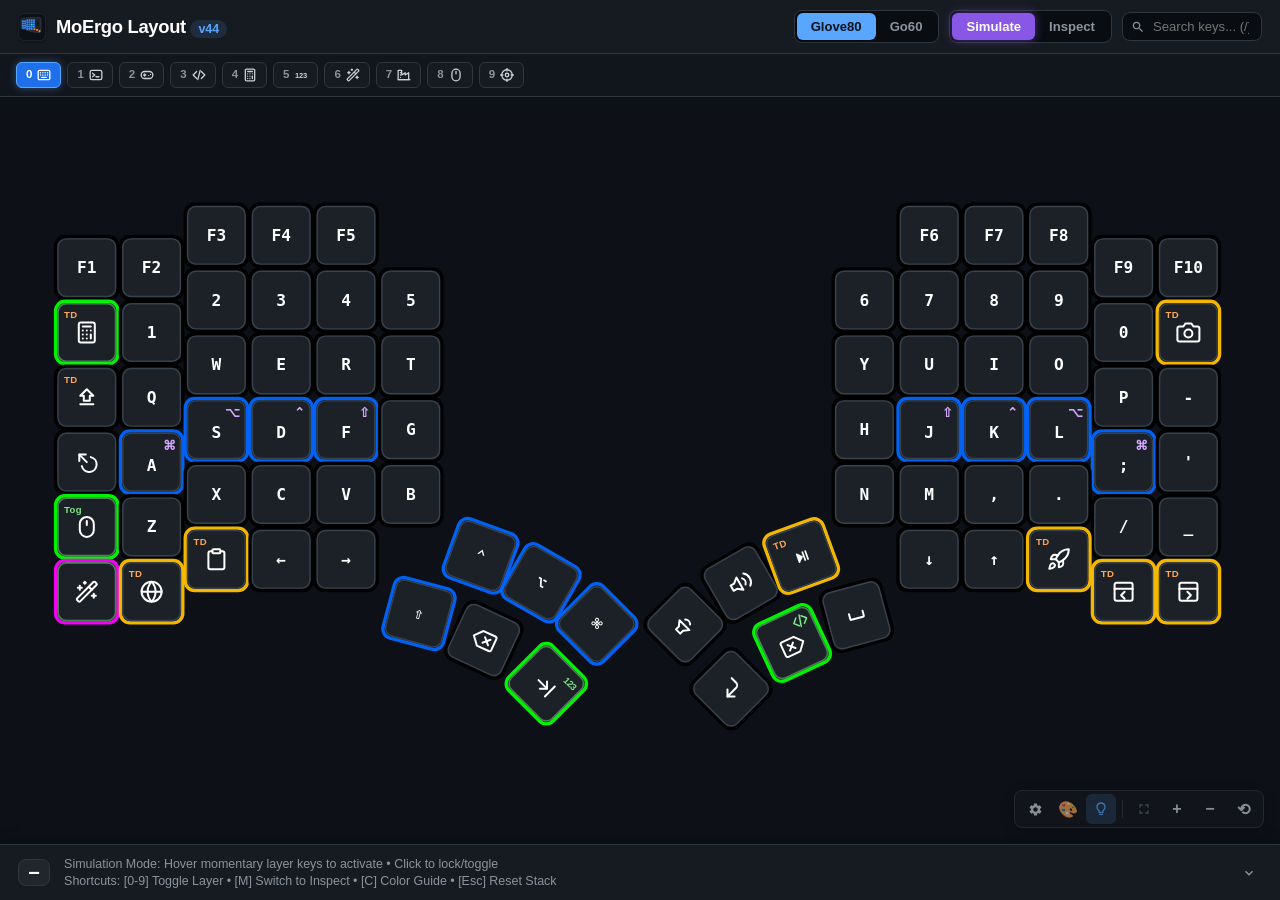
==== commit 6e1702ef: "Update layout RGB to v44: swap Blue/Orange, use White for PC Copy/Paste, and add RGB palette documen" ====
--- a/viewer/index.html
+++ b/viewer/index.html
@@ -1399,13 +1399,14 @@
         <button class="modal-close" onclick="toggleLegendModal(false)">✕</button>
       </div>
       <div class="modal-legend-grid">
-        <div class="legend-row"><span class="rgb-dot" style="background:#FF00FF"></span><div><strong>Magenta:</strong> Navigation & Vim Arrows (HJKL)</div></div>
-        <div class="legend-row"><span class="rgb-dot" style="background:#00FFFF"></span><div><strong>Cyan:</strong> Function Keys (F1-F12) & Media Controls</div></div>
-        <div class="legend-row"><span class="rgb-dot" style="background:#FF5500"></span><div><strong>Orange:</strong> Symbols & Math Operators</div></div>
-        <div class="legend-row"><span class="rgb-dot" style="background:#FFBF00"></span><div><strong>Gold:</strong> Brackets, Quotes, Scroll & RGB</div></div>
-        <div class="legend-row"><span class="rgb-dot" style="background:#00FF00"></span><div><strong>Green:</strong> Keypad / Numpad Digit Block</div></div>
+        <div class="legend-row"><span class="rgb-dot" style="background:#0066FF"></span><div><strong>Blue:</strong> Modifiers (Home Row Mods, Shift, Ctrl, Alt, GUI) & Bluetooth</div></div>
+        <div class="legend-row"><span class="rgb-dot" style="background:#FF5500"></span><div><strong>Orange:</strong> Navigation (Vim HJKL Arrows, Home, End, PgUp, PgDn) & Mouse Move</div></div>
+        <div class="legend-row"><span class="rgb-dot" style="background:#00FFFF"></span><div><strong>Cyan:</strong> Numbers (0–9) & Function Keys (F1–F12)</div></div>
+        <div class="legend-row"><span class="rgb-dot" style="background:#FFFFFF; border:1px solid rgba(255,255,255,0.4);"></span><div><strong>White:</strong> Regular Symbols, Double Quote ("), Math & PC Copy/Paste</div></div>
+        <div class="legend-row"><span class="rgb-dot" style="background:#FFBF00"></span><div><strong>Gold:</strong> Enclosure Pairs [ ] ( ) { } & Base Tap Dances</div></div>
+        <div class="legend-row"><span class="rgb-dot" style="background:#00FF00"></span><div><strong>Green:</strong> Layer Toggles & Thumb Activators</div></div>
+        <div class="legend-row"><span class="rgb-dot" style="background:#FF00FF"></span><div><strong>Magenta:</strong> Magic Key & System Indicator</div></div>
         <div class="legend-row"><span class="rgb-dot" style="background:#FF0000"></span><div><strong>Red:</strong> Locks, Deletion & System/Exit Keys</div></div>
-        <div class="legend-row"><span class="rgb-dot" style="background:#0066FF"></span><div><strong>Blue:</strong> PC Overlay & Bluetooth</div></div>
       </div>
       <div class="modal-section-title" style="margin-top: 14px; font-weight: 700; font-size: 0.88rem; color: var(--text-bright); border-top: 1px solid var(--surface-border); padding-top: 12px;">
         ⌨️ Special Key Icons
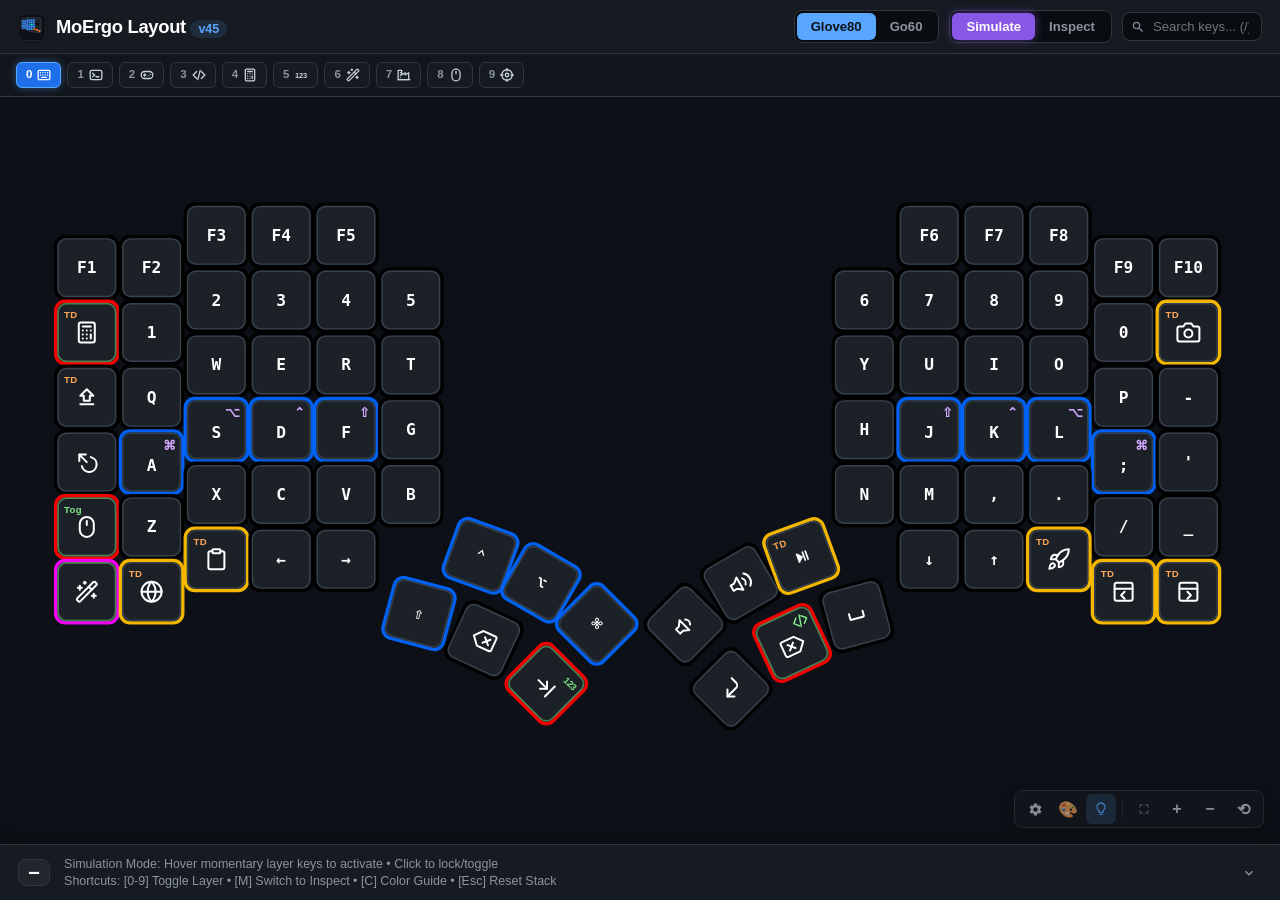
==== commit 1021adbc: "Update layout RGB to v45: Red layer activators, Yellow numbers/F-keys, and Green navigation" ====
--- a/viewer/index.html
+++ b/viewer/index.html
@@ -1400,13 +1400,13 @@
       </div>
       <div class="modal-legend-grid">
         <div class="legend-row"><span class="rgb-dot" style="background:#0066FF"></span><div><strong>Blue:</strong> Modifiers (Home Row Mods, Shift, Ctrl, Alt, GUI) & Bluetooth</div></div>
-        <div class="legend-row"><span class="rgb-dot" style="background:#FF5500"></span><div><strong>Orange:</strong> Navigation (Vim HJKL Arrows, Home, End, PgUp, PgDn) & Mouse Move</div></div>
-        <div class="legend-row"><span class="rgb-dot" style="background:#00FFFF"></span><div><strong>Cyan:</strong> Numbers (0–9) & Function Keys (F1–F12)</div></div>
+        <div class="legend-row"><span class="rgb-dot" style="background:#00FF00"></span><div><strong>Green:</strong> Navigation (Vim HJKL Arrows, Home, End, PgUp, PgDn, Mouse Movement & Clicks)</div></div>
+        <div class="legend-row"><span class="rgb-dot" style="background:#FFFF00"></span><div><strong>Yellow:</strong> Numbers (0–9) & Function Keys (F1–F12)</div></div>
+        <div class="legend-row"><span class="rgb-dot" style="background:#00FFFF"></span><div><strong>Cyan:</strong> Media, Volume & Screen Brightness Controls</div></div>
         <div class="legend-row"><span class="rgb-dot" style="background:#FFFFFF; border:1px solid rgba(255,255,255,0.4);"></span><div><strong>White:</strong> Regular Symbols, Double Quote ("), Math & PC Copy/Paste</div></div>
-        <div class="legend-row"><span class="rgb-dot" style="background:#FFBF00"></span><div><strong>Gold:</strong> Enclosure Pairs [ ] ( ) { } & Base Tap Dances</div></div>
-        <div class="legend-row"><span class="rgb-dot" style="background:#00FF00"></span><div><strong>Green:</strong> Layer Toggles & Thumb Activators</div></div>
+        <div class="legend-row"><span class="rgb-dot" style="background:#FFBF00"></span><div><strong>Gold:</strong> Enclosure Pairs [ ] ( ) { }, Mouse Scroll & Base Tap Dances</div></div>
+        <div class="legend-row"><span class="rgb-dot" style="background:#FF0000"></span><div><strong>Red:</strong> Layer Toggles & Activators, Locks, Deletion & System/Exit Keys</div></div>
         <div class="legend-row"><span class="rgb-dot" style="background:#FF00FF"></span><div><strong>Magenta:</strong> Magic Key & System Indicator</div></div>
-        <div class="legend-row"><span class="rgb-dot" style="background:#FF0000"></span><div><strong>Red:</strong> Locks, Deletion & System/Exit Keys</div></div>
       </div>
       <div class="modal-section-title" style="margin-top: 14px; font-weight: 700; font-size: 0.88rem; color: var(--text-bright); border-top: 1px solid var(--surface-border); padding-top: 12px;">
         ⌨️ Special Key Icons
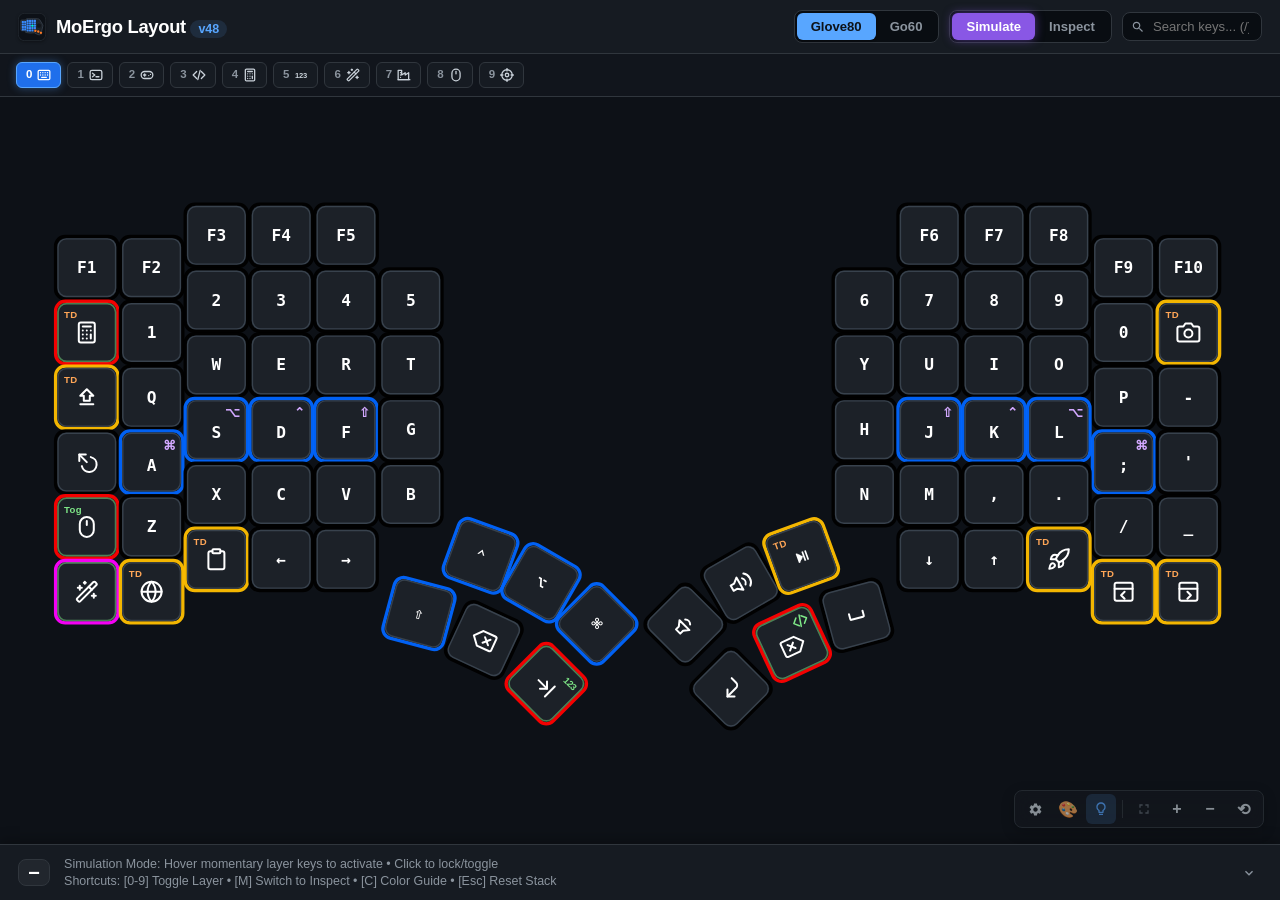
==== commit 0622cd7f: "Refine layout viewer logo to match authentic Go60 left half chassis and trackpad position" ====
--- a/viewer/index.html
+++ b/viewer/index.html
@@ -1275,13 +1275,13 @@
     <div class="brand" onclick="refreshApp()" onkeydown="if(event.key==='Enter'||event.key===' ')refreshApp()" title="Click to check for updates &amp; refresh app" role="button" tabindex="0">
       <svg class="brand-icon" viewBox="0 0 100 100" aria-label="MoErgo Layout Logo">
         <rect x="1" y="1" width="98" height="98" rx="22" fill="#0d1117" stroke="#30363d" stroke-width="2"/>
-        <g transform="translate(14, 22) scale(7.9)">
-          <path d="M -0.4,0.3 Q -0.4,-0.4 0.4,-0.4 L 1.5,-0.4 L 1.8,-0.5 Q 2.0,-0.6 2.3,-0.6 L 8.0,-0.6 Q 8.6,-0.6 8.6,0.0 L 8.6,3.8 L 8.5,5.6 Q 8.4,6.0 8.0,6.0 L 5.0,5.8 L 1.8,4.8 Q 1.5,4.7 1.2,4.6 L -0.2,4.4 Q -0.4,4.3 -0.4,3.9 Z"
+        <g transform="translate(13.5, 24.5) scale(8.6)">
+          <path d="M -0.4,0.4 Q -0.4,0.1 0.0,0.1 L 1.5,0.1 Q 1.8,0.1 1.8,-0.15 Q 1.8,-0.45 2.1,-0.45 L 6.5,-0.45 Q 7.0,-0.45 7.45,-0.05 L 8.65,1.95 Q 8.88,2.4 8.68,2.85 L 8.15,5.15 Q 8.05,5.8 7.5,6.12 L 7.3,6.2 Q 6.7,6.2 5.95,5.75 L 5.2,5.35 Q 3.5,5.65 1.8,5.25 Q 1.5,5.25 1.5,4.9 Q 1.5,4.5 1.2,4.5 L 0.0,4.5 Q -0.4,4.5 -0.4,4.1 L -0.4,0.4 Z"
                 fill="#1c2128" stroke="#38424d" stroke-width="0.35" stroke-linejoin="round"/>
-          <circle cx="6.8" cy="2.0" r="1.15" fill="#161b22" stroke="#30363d" stroke-width="0.12"/>
-          <circle cx="6.8" cy="2.0" r="0.85" fill="#12151a" stroke="#21262d" stroke-width="0.08"/>
-          <circle cx="6.8" cy="0.8" r="0.08" fill="#484f58"/>
-          <circle cx="6.8" cy="3.2" r="0.08" fill="#484f58"/>
+          <circle cx="7.10" cy="2.40" r="1.12" fill="#161b22" stroke="#30363d" stroke-width="0.12"/>
+          <circle cx="7.10" cy="2.40" r="0.86" fill="#12151a" stroke="#21262d" stroke-width="0.08"/>
+          <circle cx="7.10" cy="1.16" r="0.08" fill="#484f58"/>
+          <circle cx="7.10" cy="3.64" r="0.08" fill="#484f58"/>
           <rect x="0" y="0.5" width="0.88" height="0.88" rx="0.22" fill="#388bfd"/>
           <rect x="0" y="1.5" width="0.88" height="0.88" rx="0.22" fill="#388bfd"/>
           <rect x="0" y="2.5" width="0.88" height="0.88" rx="0.22" fill="#388bfd"/>
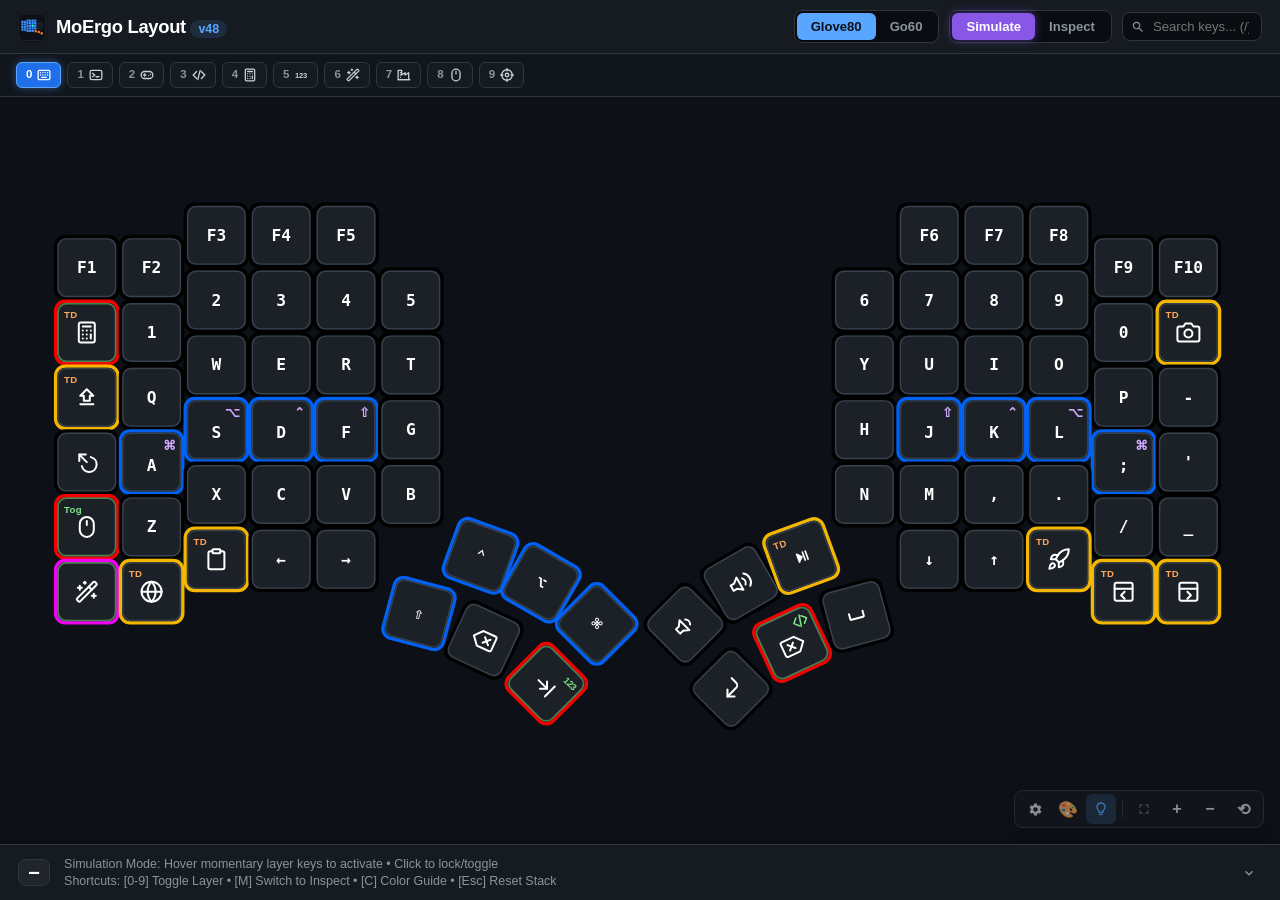
==== commit 4a72ac86: "Streamline layout viewer logo to minimalist keycap matrix and Cirque trackpad" ====
--- a/viewer/index.html
+++ b/viewer/index.html
@@ -1275,40 +1275,47 @@
     <div class="brand" onclick="refreshApp()" onkeydown="if(event.key==='Enter'||event.key===' ')refreshApp()" title="Click to check for updates &amp; refresh app" role="button" tabindex="0">
       <svg class="brand-icon" viewBox="0 0 100 100" aria-label="MoErgo Layout Logo">
         <rect x="1" y="1" width="98" height="98" rx="22" fill="#0d1117" stroke="#30363d" stroke-width="2"/>
-        <g transform="translate(13.5, 24.5) scale(8.6)">
-          <path d="M -0.4,0.4 Q -0.4,0.1 0.0,0.1 L 1.5,0.1 Q 1.8,0.1 1.8,-0.15 Q 1.8,-0.45 2.1,-0.45 L 6.5,-0.45 Q 7.0,-0.45 7.45,-0.05 L 8.65,1.95 Q 8.88,2.4 8.68,2.85 L 8.15,5.15 Q 8.05,5.8 7.5,6.12 L 7.3,6.2 Q 6.7,6.2 5.95,5.75 L 5.2,5.35 Q 3.5,5.65 1.8,5.25 Q 1.5,5.25 1.5,4.9 Q 1.5,4.5 1.2,4.5 L 0.0,4.5 Q -0.4,4.5 -0.4,4.1 L -0.4,0.4 Z"
-                fill="#1c2128" stroke="#38424d" stroke-width="0.35" stroke-linejoin="round"/>
-          <circle cx="7.10" cy="2.40" r="1.12" fill="#161b22" stroke="#30363d" stroke-width="0.12"/>
-          <circle cx="7.10" cy="2.40" r="0.86" fill="#12151a" stroke="#21262d" stroke-width="0.08"/>
-          <circle cx="7.10" cy="1.16" r="0.08" fill="#484f58"/>
-          <circle cx="7.10" cy="3.64" r="0.08" fill="#484f58"/>
+        <g transform="translate(11.6, 23.1) scale(9.2)">
+          <!-- 40mm Cirque Trackpad -->
+          <circle cx="7.10" cy="2.40" r="1.15" fill="#1c2128" stroke="#38424d" stroke-width="0.15"/>
+          <circle cx="7.10" cy="2.40" r="0.86" fill="#161b22" stroke="#21262d" stroke-width="0.10"/>
+          <circle cx="7.10" cy="1.12" r="0.09" fill="#6e7681"/>
+          <circle cx="7.10" cy="3.68" r="0.09" fill="#6e7681"/>
+
+          <!-- Keycaps (Go60 Left Half Matrix) -->
           <rect x="0" y="0.5" width="0.88" height="0.88" rx="0.22" fill="#388bfd"/>
           <rect x="0" y="1.5" width="0.88" height="0.88" rx="0.22" fill="#388bfd"/>
           <rect x="0" y="2.5" width="0.88" height="0.88" rx="0.22" fill="#388bfd"/>
           <rect x="0" y="3.5" width="0.88" height="0.88" rx="0.22" fill="#388bfd"/>
+
           <rect x="1" y="0.5" width="0.88" height="0.88" rx="0.22" fill="#388bfd"/>
           <rect x="1" y="1.5" width="0.88" height="0.88" rx="0.22" fill="#388bfd"/>
           <rect x="1" y="2.5" width="0.88" height="0.88" rx="0.22" fill="#388bfd"/>
           <rect x="1" y="3.5" width="0.88" height="0.88" rx="0.22" fill="#388bfd"/>
+
           <rect x="2" y="0" width="0.88" height="0.88" rx="0.22" fill="#388bfd"/>
           <rect x="2" y="1" width="0.88" height="0.88" rx="0.22" fill="#388bfd"/>
           <rect x="2" y="2" width="0.88" height="0.88" rx="0.22" fill="#388bfd"/>
           <rect x="2" y="3" width="0.88" height="0.88" rx="0.22" fill="#388bfd"/>
           <rect x="2" y="4" width="0.88" height="0.88" rx="0.22" fill="#388bfd"/>
+
           <rect x="3" y="0" width="0.88" height="0.88" rx="0.22" fill="#388bfd"/>
           <rect x="3" y="1" width="0.88" height="0.88" rx="0.22" fill="#388bfd"/>
           <rect x="3" y="2" width="0.88" height="0.88" rx="0.22" fill="#388bfd"/>
           <rect x="3" y="3" width="0.88" height="0.88" rx="0.22" fill="#388bfd"/>
           <rect x="3" y="4" width="0.88" height="0.88" rx="0.22" fill="#388bfd"/>
+
           <rect x="4" y="0" width="0.88" height="0.88" rx="0.22" fill="#388bfd"/>
           <rect x="4" y="1" width="0.88" height="0.88" rx="0.22" fill="#388bfd"/>
           <rect x="4" y="2" width="0.88" height="0.88" rx="0.22" fill="#00f5d4"/>
           <rect x="4" y="3" width="0.88" height="0.88" rx="0.22" fill="#388bfd"/>
           <rect x="4" y="4" width="0.88" height="0.88" rx="0.22" fill="#388bfd"/>
+
           <rect x="5" y="0" width="0.88" height="0.88" rx="0.22" fill="#388bfd"/>
           <rect x="5" y="1" width="0.88" height="0.88" rx="0.22" fill="#388bfd"/>
           <rect x="5" y="2" width="0.88" height="0.88" rx="0.22" fill="#388bfd"/>
           <rect x="5" y="3" width="0.88" height="0.88" rx="0.22" fill="#388bfd"/>
+
           <rect x="5.2" y="4.1" width="0.88" height="0.88" rx="0.22" fill="#ff7b25" transform="rotate(12.5 5.64 4.54)"/>
           <rect x="6.4" y="4.4" width="0.88" height="0.88" rx="0.22" fill="#ff7b25" transform="rotate(25.0 6.84 4.84)"/>
           <rect x="7.5" y="4.95" width="0.88" height="0.88" rx="0.22" fill="#ff7b25" transform="rotate(37.0 7.94 5.39)"/>
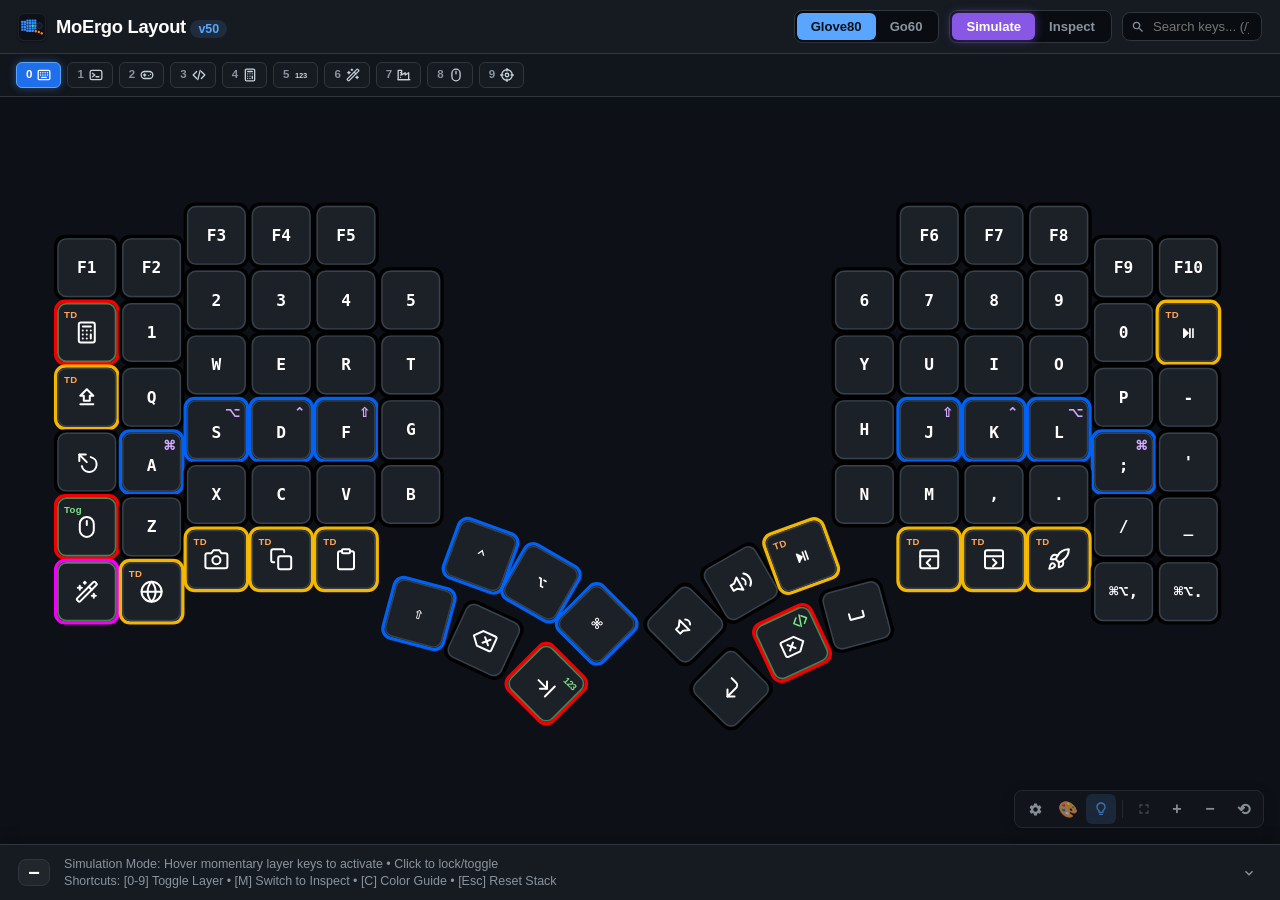
==== commit 5d4e04e3: "Reorganize Base/PC bottom rows and add Go60 v51 / Glove80 v50 parity" ====
--- a/viewer/index.html
+++ b/viewer/index.html
@@ -1456,8 +1456,12 @@
           <div><strong>Launcher:</strong> App launcher / Gemini (⌘␣)</div>
         </div>
         <div class="legend-row">
+          <svg class="modal-legend-icon" viewBox="0 0 24 24" width="18" height="18" fill="none" stroke="currentColor" stroke-width="2" stroke-linecap="round" stroke-linejoin="round"><rect x="9" y="9" width="13" height="13" rx="2" ry="2"/><path d="M5 15H4a2 2 0 0 1-2-2V4a2 2 0 0 1 2-2h9a2 2 0 0 1 2 2v1"/></svg>
+          <div><strong>Copy / Cut:</strong> Copy (1x) &amp; Cut (2x)</div>
+        </div>
+        <div class="legend-row">
           <svg class="modal-legend-icon" viewBox="0 0 24 24" width="18" height="18" fill="none" stroke="currentColor" stroke-width="2" stroke-linecap="round" stroke-linejoin="round"><path d="M16 4h2a2 2 0 0 1 2 2v14a2 2 0 0 1-2 2H6a2 2 0 0 1-2-2V6a2 2 0 0 1 2-2h2"/><rect x="8" y="2" width="8" height="4" rx="1" ry="1"/></svg>
-          <div><strong>Clipboard:</strong> Copy (1x) &amp; Paste (2x)</div>
+          <div><strong>Paste:</strong> Paste (1x) &amp; Clipboard History (2x)</div>
         </div>
         <div class="legend-row">
           <svg class="modal-legend-icon" viewBox="0 0 24 24" width="18" height="18" fill="none" stroke="currentColor" stroke-width="2" stroke-linecap="round" stroke-linejoin="round"><circle cx="12" cy="12" r="10"/><line x1="2" y1="12" x2="22" y2="12"/><path d="M12 2a15.3 15.3 0 0 1 4 10 15.3 15.3 0 0 1-4 10 15.3 15.3 0 0 1-4-10 15.3 15.3 0 0 1 4-10z"/></svg>
@@ -1465,7 +1469,7 @@
         </div>
         <div class="legend-row">
           <svg class="modal-legend-icon" viewBox="0 0 24 24" width="18" height="18" fill="none" stroke="currentColor" stroke-width="2" stroke-linecap="round" stroke-linejoin="round"><rect x="3" y="3" width="18" height="18" rx="2"/><line x1="3" y1="9" x2="21" y2="9"/><polyline points="13 12 9.5 15.5 13 19"/></svg>
-          <div><strong>WM Prev / Next:</strong> Window &amp; workspace cycling (Home+End: Maximize)</div>
+          <div><strong>WM Prev / Next:</strong> Window &amp; workspace cycling (C2+C3: Maximize)</div>
         </div>
       </div>
     </div>
@@ -2237,6 +2241,7 @@
   prtsc: `<path d="M23 19a2 2 0 0 1-2 2H3a2 2 0 0 1-2-2V8a2 2 0 0 1 2-2h4l2-3h6l2 3h4a2 2 0 0 1 2 2z"/><circle cx="12" cy="13" r="4"/>`,
   screenshot: `<path d="M23 19a2 2 0 0 1-2 2H3a2 2 0 0 1-2-2V8a2 2 0 0 1 2-2h4l2-3h6l2 3h4a2 2 0 0 1 2 2z"/><circle cx="12" cy="13" r="4"/>`,
   rocket: `<path d="M4.5 16.5c-1.5 1.26-2 5-2 5s3.74-.5 5-2c.71-.84.7-2.13-.09-2.91a2.18 2.18 0 0 0-2.91-.09z"/><path d="m12 15-3-3a22 22 0 0 1 2-3.95A12.88 12.88 0 0 1 22 2c0 2.72-.78 7.5-6 11a22.35 22.35 0 0 1-4 2z"/><path d="M9 12H4s.55-3.03 2-4c1.62-1.08 5 0 5 0"/><path d="M12 15v5s3.03-.55 4-2c1.08-1.62 0-5 0-5"/>`,
+  copy: `<rect x="9" y="9" width="13" height="13" rx="2" ry="2"/><path d="M5 15H4a2 2 0 0 1-2-2V4a2 2 0 0 1 2-2h9a2 2 0 0 1 2 2v1"/>`,
   clipboard: `<path d="M16 4h2a2 2 0 0 1 2 2v14a2 2 0 0 1-2 2H6a2 2 0 0 1-2-2V6a2 2 0 0 1 2-2h2"/><rect x="8" y="2" width="8" height="4" rx="1" ry="1"/>`,
   ins: `<rect x="4" y="4" width="16" height="16" rx="2"/><line x1="12" y1="8" x2="12" y2="16"/><line x1="8" y1="12" x2="16" y2="12"/>`,
   window: `<rect x="3" y="3" width="18" height="18" rx="2"/><line x1="3" y1="9" x2="21" y2="9"/><line x1="9" y1="21" x2="9" y2="9"/>`,
@@ -2284,7 +2289,8 @@
   prtsc: 'PrtSc',
   screenshot: 'Screenshot',
   rocket: 'Launcher',
-  clipboard: 'Clipboard',
+  copy: 'Copy / Cut',
+  clipboard: 'Paste',
   ins: 'Ins',
   window: 'WM',
   globe: 'Browser',
@@ -2319,7 +2325,8 @@
   prtsc: ['prtsc', 'print', 'screen', 'screenshot', 'capture'],
   screenshot: ['screenshot', 'screen capture', 'snap', 'capture', 'cleanshot', 'prtsc'],
   rocket: ['launcher', 'launch', 'rocket', 'gemini', 'spotlight', 'raycast', 'alfred', 'space', 'cmd space'],
-  clipboard: ['clipboard', 'copy', 'paste', 'clip', 'c/v', 'copy paste'],
+  copy: ['copy', 'cut', 'cmd+c', 'cmd+x', 'ctrl+c', 'ctrl+x'],
+  clipboard: ['clipboard', 'paste', 'clip', 'clippy', 'cmd+v', 'ctrl+v', 'win+v'],
   ins: ['ins', 'insert'],
   window: ['window', 'wm', 'workspace', 'maximize', 'tile', 'window manager'],
   globe: ['globe', 'browser', 'web', 'internet', 'history', 'back', 'forward', 'url'],
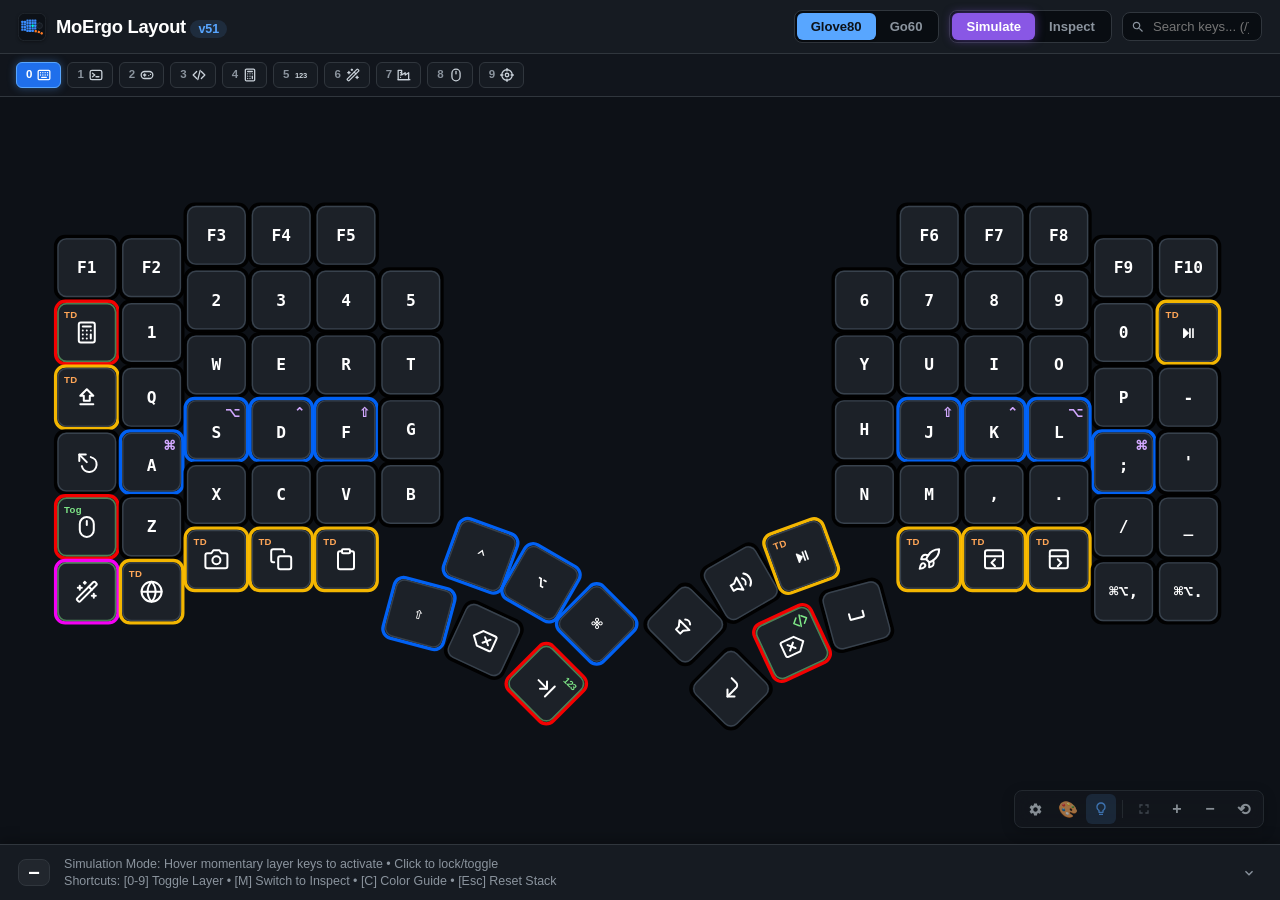
==== commit fa2f132a: "Reorder right bottom keys to Launcher, WM Prev, WM Next (Go60 v52 / Glove80 v51)" ====
--- a/viewer/index.html
+++ b/viewer/index.html
@@ -1469,7 +1469,7 @@
         </div>
         <div class="legend-row">
           <svg class="modal-legend-icon" viewBox="0 0 24 24" width="18" height="18" fill="none" stroke="currentColor" stroke-width="2" stroke-linecap="round" stroke-linejoin="round"><rect x="3" y="3" width="18" height="18" rx="2"/><line x1="3" y1="9" x2="21" y2="9"/><polyline points="13 12 9.5 15.5 13 19"/></svg>
-          <div><strong>WM Prev / Next:</strong> Window &amp; workspace cycling (C2+C3: Maximize)</div>
+          <div><strong>WM Prev / Next:</strong> Window &amp; workspace cycling (C3+C4: Maximize)</div>
         </div>
       </div>
     </div>
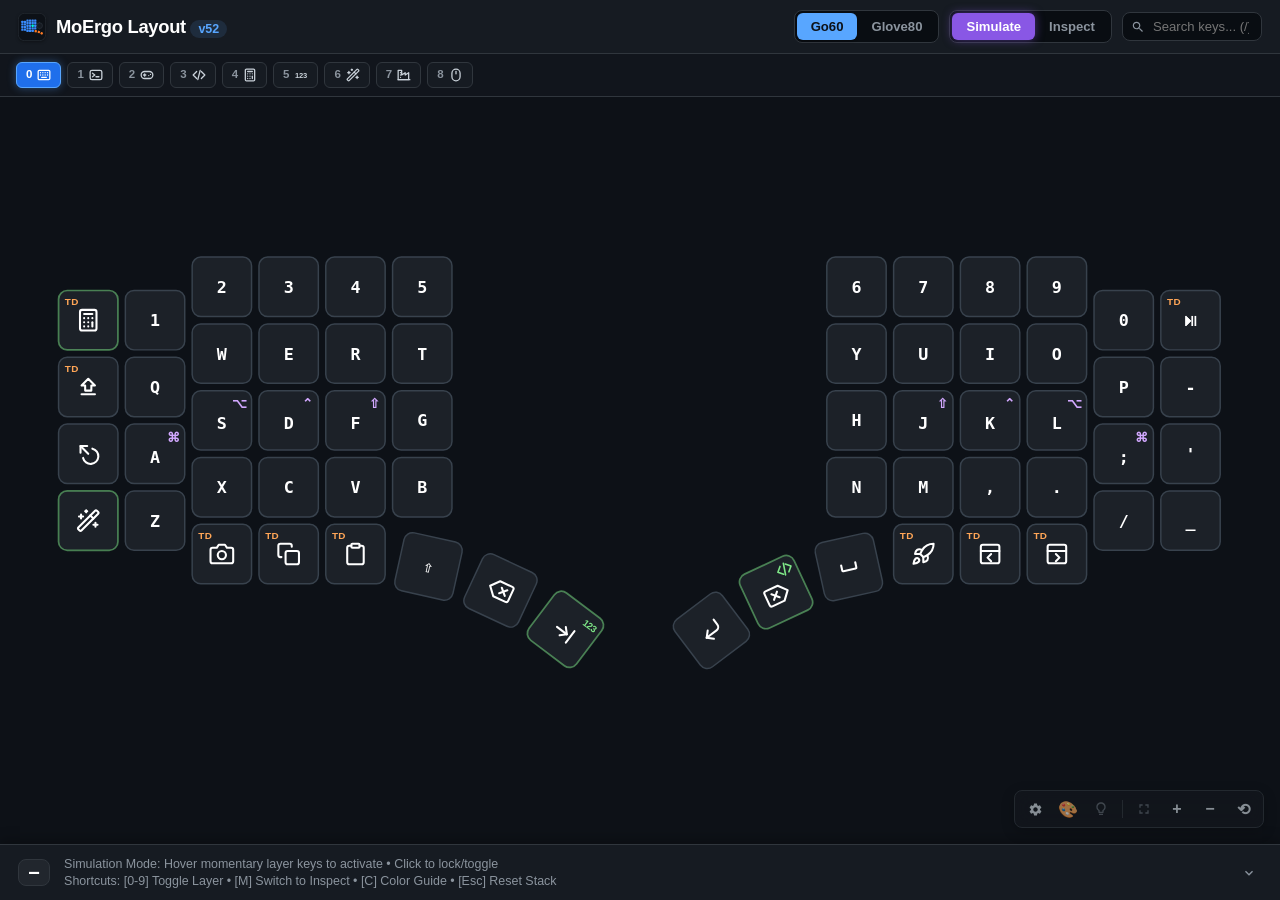
==== commit cdaf00e7: "Layout viewer: Make Go60 the default keyboard" ====
--- a/viewer/index.html
+++ b/viewer/index.html
@@ -1329,8 +1329,8 @@
 
     <div class="controls">
       <div class="btn-group">
-        <button class="btn active" id="btn-glove80" onclick="switchKeyboard('glove80')">Glove80</button>
-        <button class="btn" id="btn-go60" onclick="switchKeyboard('go60')">Go60</button>
+        <button class="btn active" id="btn-go60" onclick="switchKeyboard('go60')">Go60</button>
+        <button class="btn" id="btn-glove80" onclick="switchKeyboard('glove80')">Glove80</button>
       </div>
 
       <div class="btn-group">
@@ -1353,7 +1353,7 @@
 
   <main>
     <div class="viewport-container" id="viewport-container">
-      <svg id="keyboard-svg" viewBox="-20 -20 1010 475" class="rgb-mode"></svg>
+      <svg id="keyboard-svg" viewBox="-15 -10 970 365" class="rgb-mode"></svg>
     </div>
 
     <div class="canvas-widget" id="canvas-widget">
@@ -1479,8 +1479,9 @@
 
   <script id="embedded-data" type="application/json"></script>
   <script>
+const DEFAULT_KB = 'go60';
 let KEYBOARDS = null;
-let currentKb = 'glove80';
+let currentKb = DEFAULT_KB;
 let currentLayer = 0;
 let viewerMode = 'simulate'; // Default mode is Simulate
 let simStack = [0]; // Active layer indices in simulation mode
@@ -1539,6 +1540,8 @@
   const kbParam = params.get('kb');
   if (kbParam && KEYBOARDS && KEYBOARDS[kbParam.toLowerCase()]) {
     currentKb = kbParam.toLowerCase();
+  } else {
+    currentKb = DEFAULT_KB;
   }
   const modeParam = params.get('mode');
   if (modeParam && ['simulate', 'inspect'].includes(modeParam.toLowerCase())) {
